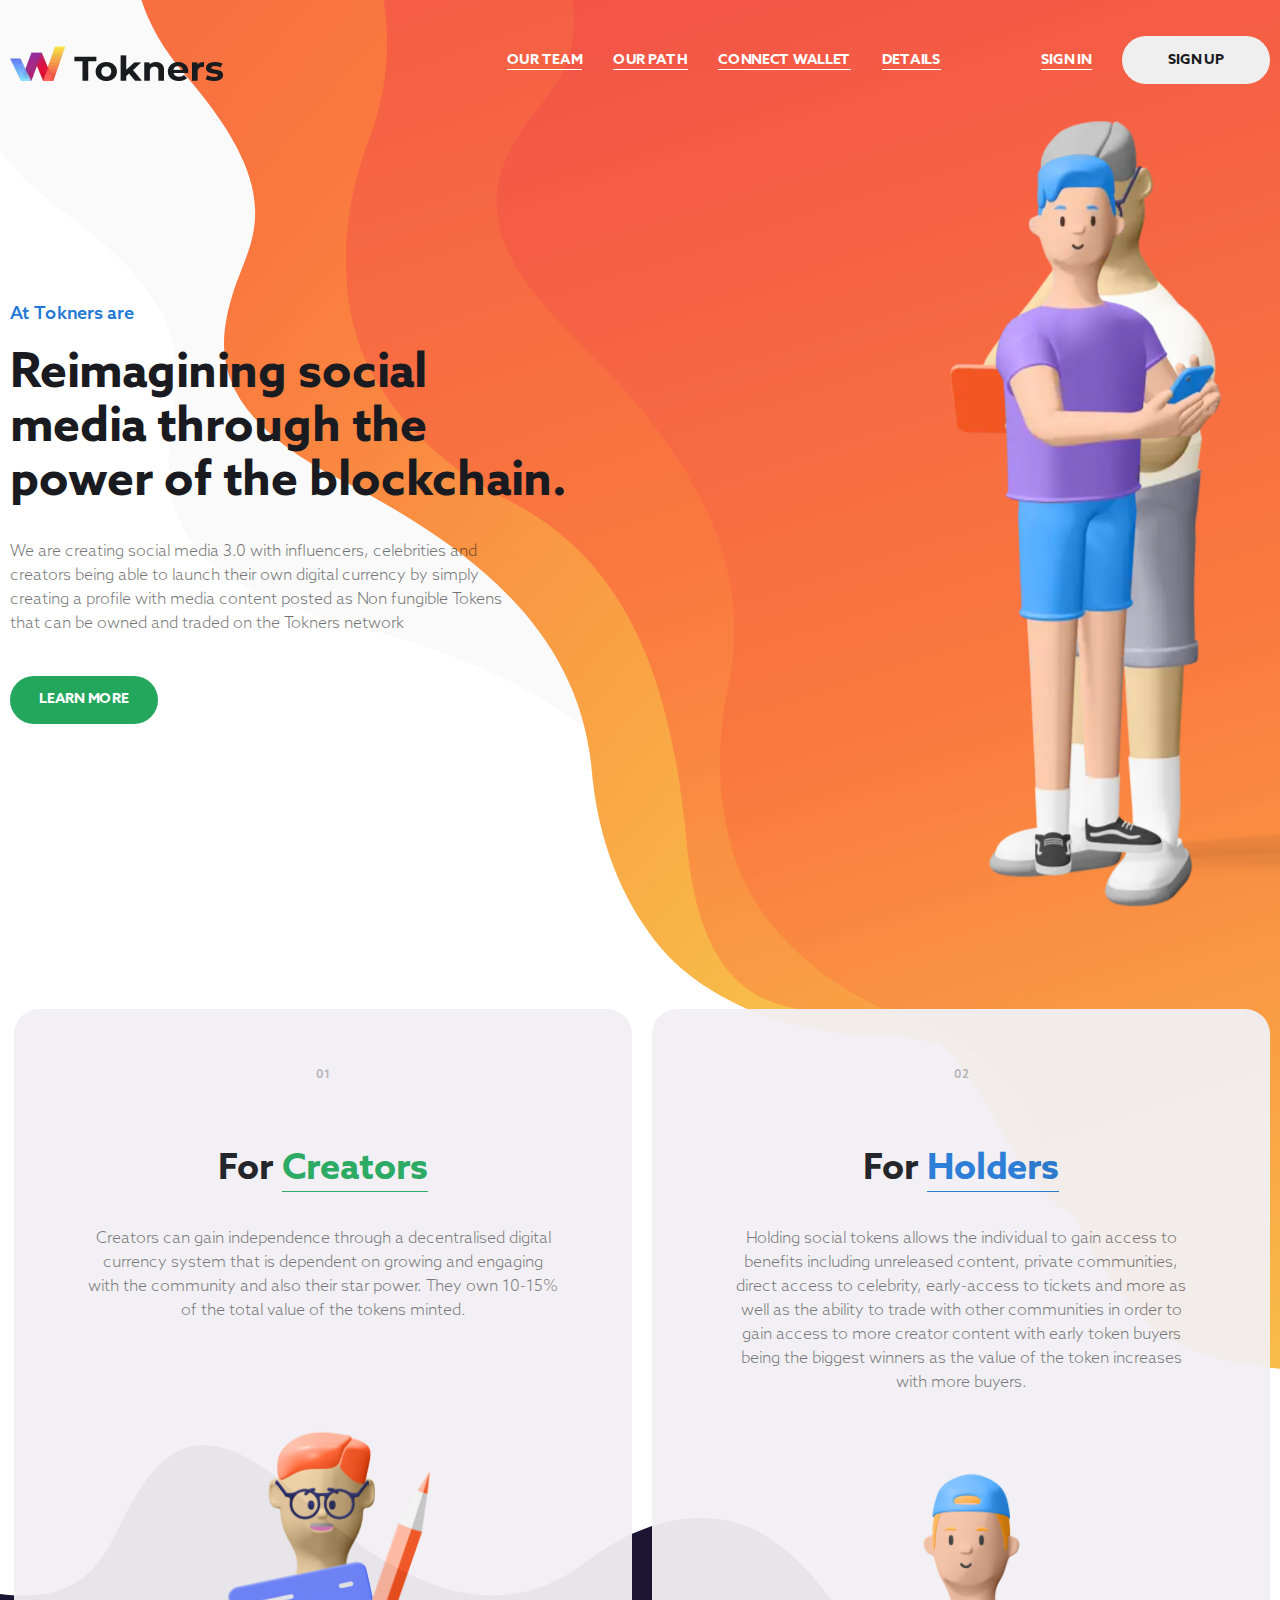
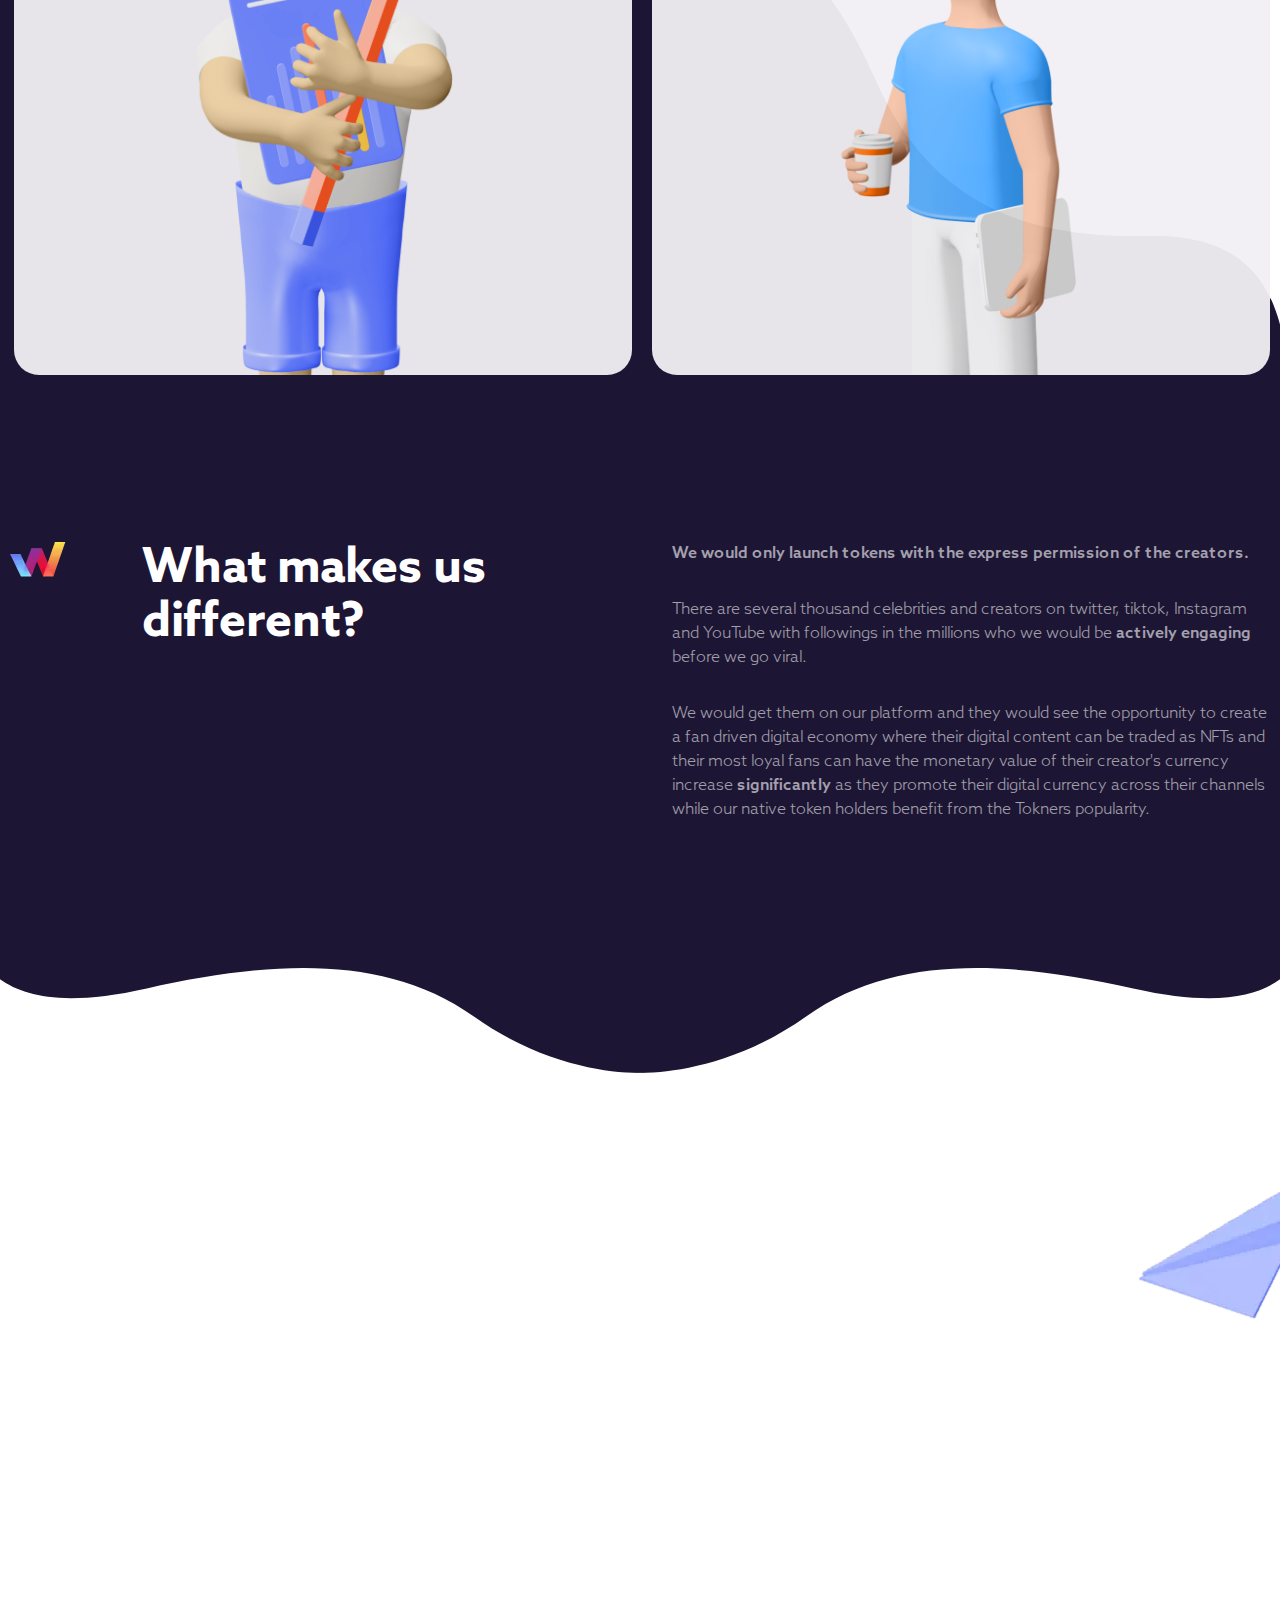
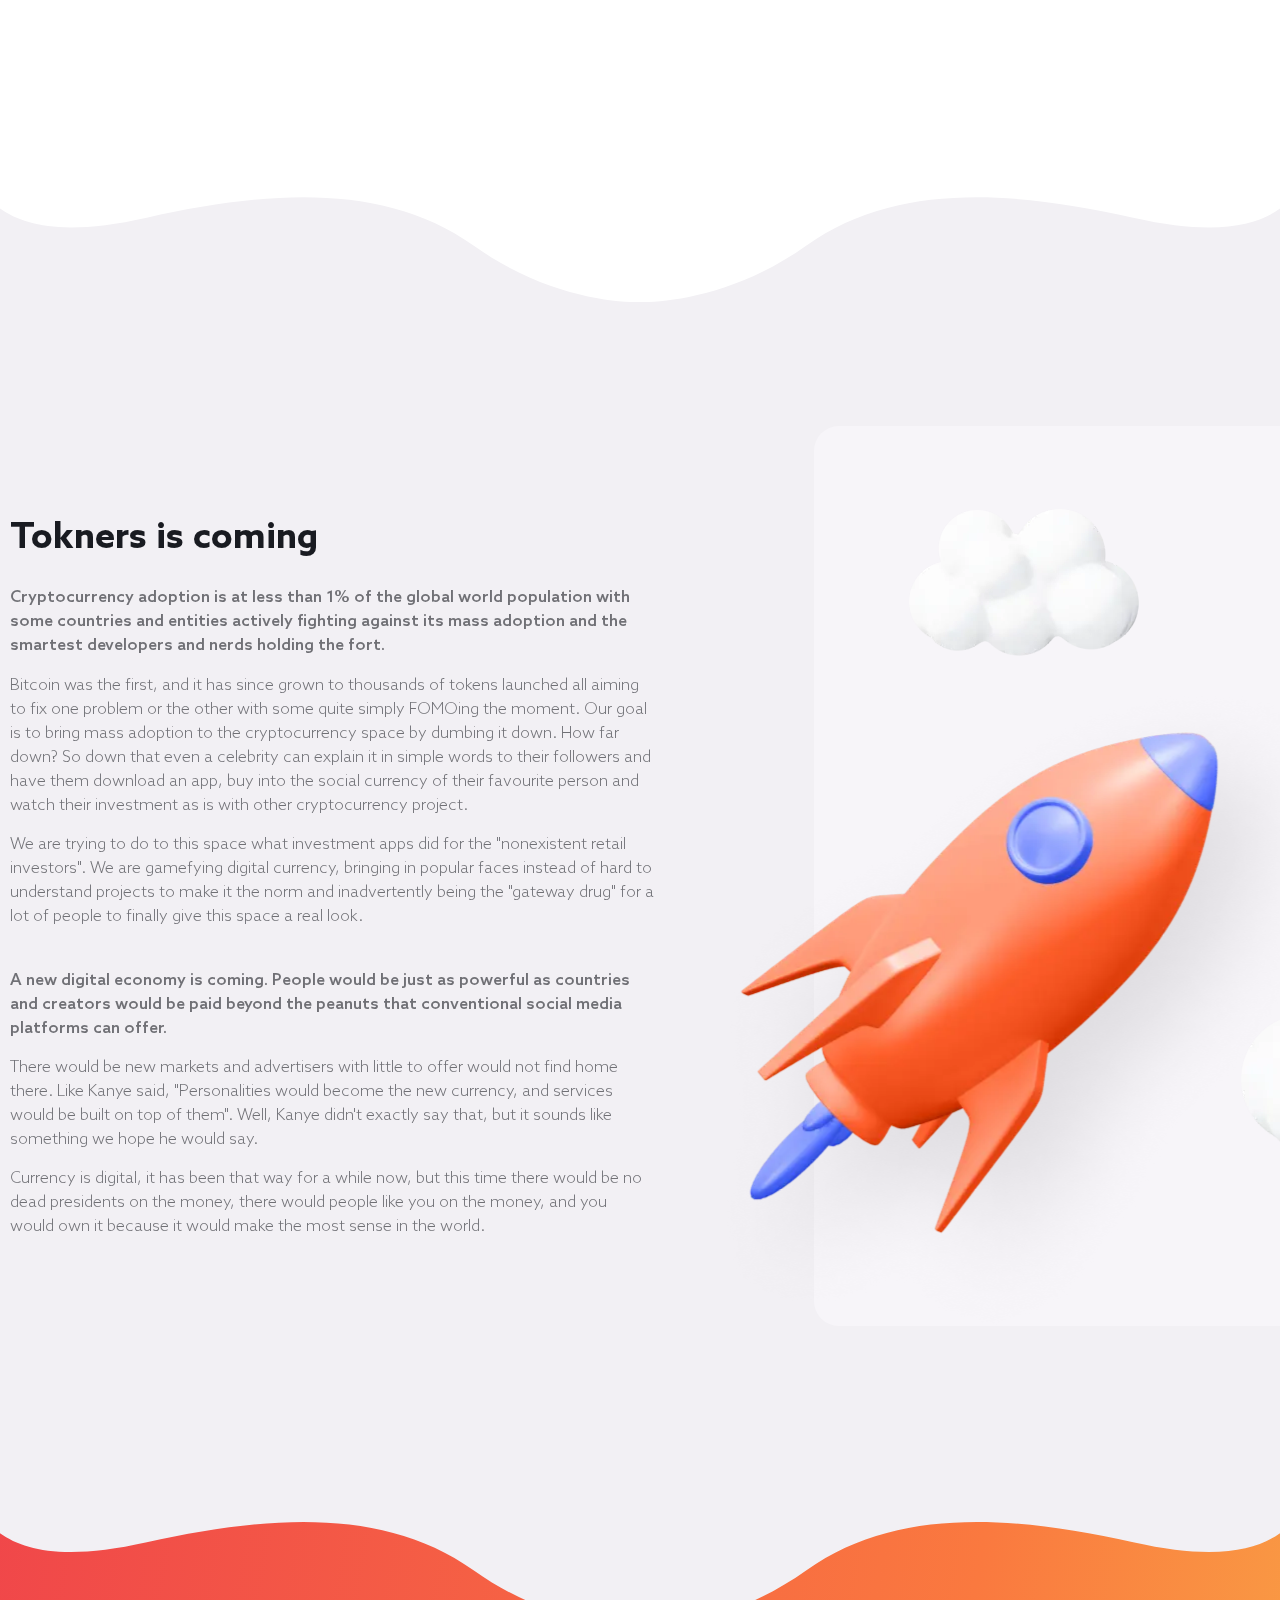
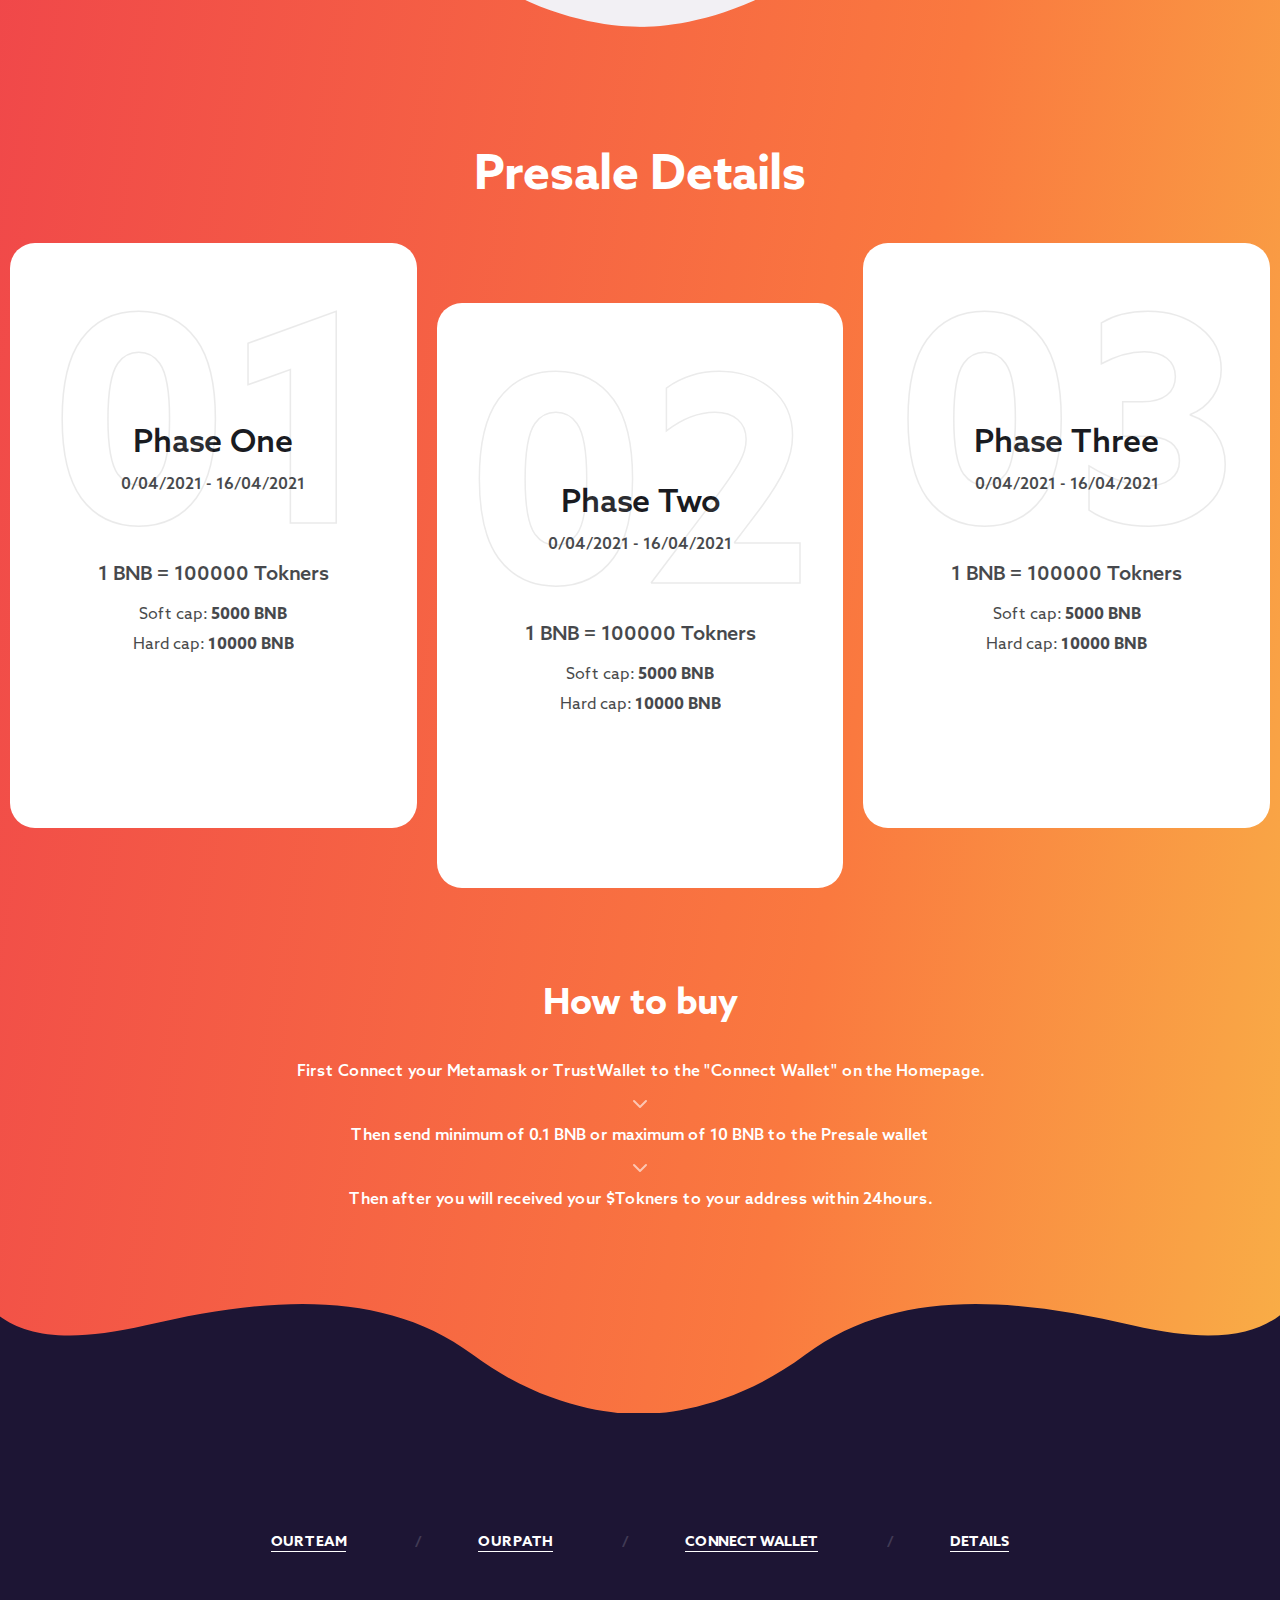
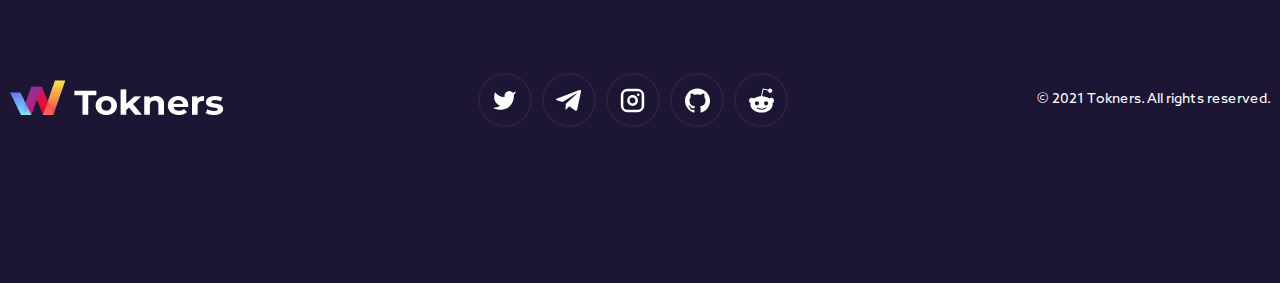
==== index.html @ 480faee2 "Add files via upload" ====
<!DOCTYPE html>
<html lang="en">
<head>
    <meta charset="UTF-8">
    <meta http-equiv="X-UA-Compatible" content="IE=edge">
    <meta name="viewport" content="width=device-width, initial-scale=1.0">
    <meta name="google" content="notranslate">
    <link rel="stylesheet" href="css/main.min.css?_v=20220816161106">
    <title>NFT</title>
</head>
<body>
    <header>
        <div class="container">
            <div class="header">
                <div class="header__logo logo"><picture><source srcset="img/logo-text-black.webp" type="image/webp"><img src="img/logo-text-black.png" alt="Tokners"></picture></div>
                <div class="header__nav">
                    <div class="header__refers" >
                        <a href="#tokners" class="nav-refer">Our team</a>
                        <a href="#path" class="nav-refer">Our path</a>
                        <a href="#crypto-scroll" class="nav-refer">Connect wallet</a>
                        <a href="#details" class="nav-refer">Details</a>
                    </div>
                    <div class="header__login">
                        <a href="#" class="nav-refer">Sign in</a>
                        <button>Sign up</button>
                    </div>
                </div>
                <div class="header__burger"><span></span></div>
                <div class="header-background header-background-1"></div>
                <div class="header-background header-background-2"></div>
                <div class="header-background header-background-3"></div>
                <div class="header-background header-background-4"></div>
            </div>
        </div>

    </header>
    <main>
        <section id="tokners">
            <div class="container">
                <div id="tokners-trigger"></div>
                <div class="tokners">
                    <div class="tokners__information">
                        <div class="tokners__subtitle">At Tokners are</div>
                        <h1>Reimagining social media through the power of the blockchain.</h1>
                        <p class="tokners__text">We are creating social media 3.0 with influencers, celebrities and creators being able to launch
                            their own digital currency by simply creating a profile with media content posted as Non fungible
                            Tokens that can be owned and traded on the Tokners network
                        </p>
                        <button>Learn more</button>
                    </div>
                    <div class="tokners__img">
                        <picture><source srcset="img/tokners-1.webp" type="image/webp"><img src="img/tokners-1.png" alt="person"></picture>
                        <picture><source srcset="img/tokners-2.webp" type="image/webp"><img src="img/tokners-2.png" alt="person"></picture>
                    </div>
                </div>
            </div>
        </section>
        <section id="choice">
            <div class="container">
                <div class="choice">
                <div class="choice__card" style="background-image: url('img/choice-card-1.png');">
                        <h2 class="choice__title">For <span>Creators</span></h2>
                        <p>Creators can gain independence through a decentralised digital currency system that is
                            dependent on growing and engaging with the community and also their star power. They own
                            10-15% of the total value of the tokens minted.
                        </p>
                    </div>
                    <div class="choice__card" style="background-image: url('img/choice-card-2.png');">
                        <h2 class="choice__title">For <span>Holders</span></h2>
                        <p>
                            Holding social tokens allows the individual to gain access to benefits including unreleased
                            content, private communities, direct access to celebrity, early-access to tickets and more as well
                            as the ability to trade with other communities in order to gain access to more creator content with
                            early token buyers being the biggest winners as the value of the token increases with more
                            buyers. 
                        </p>
                    </div>
                </div>
            </div>
            
        </section>
        <section id="differences" class="section-transition">
            <div class="container">
                <div class="differences">
                    <div class="differences__block">
                        <div class="differences__logo"><picture><source srcset="img/logo.webp" type="image/webp"><img src="img/logo.png" alt="logo"></picture></div>
                        <h1 class="differences__title">What makes us different?</h1>
                    </div>
                    <div class="differences__block">
                        <p><b>We would only launch tokens with the express permission of the creators.</b></p>
                        <p>There are several thousand celebrities and creators on twitter, tiktok, Instagram and YouTube with followings in the millions who we would be <b>actively engaging</b> before we go viral. </p>
                        <p>We would get them on our
                            platform and they would see the opportunity to create a fan driven digital economy where their digital content can be traded as NFTs and their most loyal fans can have the monetary value of their creator's currency increase <b>significantly</b> as they promote their digital currency across their channels while our native token holders benefit from the Tokners popularity.</p>
                    </div>
                </div>
            </div>
        </section>
        <section id="path" class="section-transition">
            <div class="container">
                <div id="path-trigger"></div>
                <div class="path">
                    <div class="path__block">
                        <div class="path__quarter">Q1</div>
                        <h2 class="path__year">2021</h2>
                        <ul class="path__list">
                            <li class="path__item">Team set up</li>
                            <li class="path__item">Launch of informational website</li>
                        </ul>
                    </div>
                    <div class="path__block">
                        <div class="path__quarter">Q2</div>
                        <h2 class="path__year">2021</h2>
                        <ul class="path__list">
                            <li class="path__item">Presale and exchange listings</li>
                            <li class="path__item">Blockchain development and launch</li>
                            <li class="path__item">Launch of our MVP</li>
                            <li class="path__item">Influencer agency partnerships</li>
                            <li class="path__item">Marketing and promotion</li>
                        </ul>
                    </div>
                    <div class="path__block">
                        <div class="path__quarter">Q3</div>
                        <h2 class="path__year">2021</h2>
                        <ul class="path__list">
                            <li class="path__item">Celebrity, Creator and Influencer partnerships</li>
                            <li class="path__item">Expansion of creator communities on our platform</li>
                            <li class="path__item">More Marketing and promotion</li>
                        </ul>
                    </div>
                    <div class="path__block">
                        <div class="path__quarter">Q4</div>
                        <h2 class="path__year">2021</h2>
                        <ul class="path__list">
                            <li class="path__item">Mainstream partnerships</li>
                            <li class="path__item">500 active creator communities</li>
                            <li class="path__item">2Million active community members</li>
                            <li class="path__item">More Marketing and promotion</li>
                        </ul>
                    </div>
                </div>
                <div class="path__airplane"><picture><source srcset="img/airplane.webp" type="image/webp"><img src="img/airplane.png" alt="airplane"></picture></div>
            </div>
        </section>
        <section id="crypto" class="section-transition">
            <div class="container">
                <div id="crypto-scroll" class="crypto">
                    <div class="crypto__block">
                        <h2 class="crypto__title">Tokners is coming</h2>
                        <div class="crypto__text">
                            <p><b>
                                Cryptocurrency adoption is at less than 1% of the global world population with some countries and entities actively fighting against its mass adoption and the smartest developers and nerds holding the fort. 
                            </b></p>
                            <p>
                                Bitcoin was the first, and it has since grown to thousands of tokens launched all
                                aiming to fix one problem or the other with some quite simply FOMOing the moment. Our goal is
                                to bring mass adoption to the cryptocurrency space by dumbing it down. How far down? So
                                down that even a celebrity can explain it in simple words to their followers and have them
                                download an app, buy into the social currency of their favourite person and watch their
                                investment as is with other cryptocurrency project.
                            </p>
                            <p>
                                We are trying to do to this space what investment apps did for the "nonexistent retail investors". We are gamefying digital currency, bringing in popular faces instead of hard to understand projects to make it the norm and inadvertently being the "gateway drug" for a lot of people to finally give this space a real look. 
                            </p>
                        </div>
                        <div class="crypto__text">
                            <p>
                                <b>A new digital economy is coming. People would be just as powerful as countries and creators
                                would be paid beyond the peanuts that conventional social media platforms can offer.</b>
                            </p>
                            <p>
                                There
                                would be new markets and advertisers with little to offer would not find home there. Like Kanye
                                said, "Personalities would become the new currency, and services would be built on top of them".
                                Well, Kanye didn't exactly say that, but it sounds like something we hope he would say.
                            </p>
                            <p>
                                Currency is digital, it has been that way for a while now, but this time there would be no dead
                                presidents on the money, there would people like you on the money, and you would own it
                                because it would make the most sense in the world.
                            </p>   
                        </div>
                    </div>
                    <div id="scene" class="crypto__block">
                        <div class="crypto__scene crypto__rocket" data-depth="0.2"></div>
                        <div class="crypto__scene crypto__cloud--small" data-depth="0.06"></div>
                        <div class="crypto__scene crypto__cloud--big" data-depth="0.1"></div>  
                    </div>
                </div>
            </div>
        </section>
        <section id="details" class="section-transition">
            <div class="container">
                <div class="details">
                    <h1 class="details__title">Presale details</h1>
                    <div class="details__cards">
                        <div class="details__card detailsCard">
                            <div class="detailsCard__title">Phase one</div>
                            <div class="detailsCard__date">0/04/2021 - 16/04/2021</div>
                            <div class="detailsCard__price">1 BNB = 100000 Tokners</div>
                            <div class="detailsCard__rest">
                                <div class="detailsCard__cap">
                                    Soft cap: <b>5000 BNB</b>
                                </div>
                                <div class="detailsCard__cap">
                                    Hard cap: <b>10000 BNB</b>
                                </div>
                            </div>
                        </div>
                        <div class="details__card detailsCard">
                            <div class="detailsCard__title">Phase two</div>
                            <div class="detailsCard__date">0/04/2021 - 16/04/2021</div>
                            <div class="detailsCard__price">1 BNB = 100000 Tokners</div>
                            <div class="detailsCard__rest">
                                <div class="detailsCard__cap">
                                    Soft cap: <b>5000 BNB</b>
                                </div>
                                <div class="detailsCard__cap">
                                    Hard cap: <b>10000 BNB</b>
                                </div>
                            </div>
                        </div>
                        <div class="details__card detailsCard">
                            <div class="detailsCard__title">Phase three</div>
                            <div class="detailsCard__date">0/04/2021 - 16/04/2021</div>
                            <div class="detailsCard__price">1 BNB = 100000 Tokners</div>
                            <div class="detailsCard__rest">
                                <div class="detailsCard__cap">
                                    Soft cap: <b>5000 BNB</b>
                                </div>
                                <div class="detailsCard__cap">
                                    Hard cap: <b>10000 BNB</b>
                                </div>
                            </div>
                        </div>
                    </div>
                    <h2 class="details__subtitle">How to buy</h2>
                    <div class="details__step">First Connect your Metamask or TrustWallet to the "Connect Wallet" on the Homepage.</div>
                    <div class="details__step">Then send minimum of 0.1 BNB or maximum of 10 BNB to the Presale wallet</div>
                    <div class="details__step">Then after you will received your $Tokners to your address within 24hours.</div>
                </div>
            </div>
        </section>
    </main>
    <footer>
        <div class="container">
            <div class="footer">
                <div class="footer__refers" >
                    <a href="#tokners" class="nav-refer">Our team</a>
                    <a href="#path" class="nav-refer">Our path</a>
                    <a href="#crypto-scroll" class="nav-refer">Connect wallet</a>
                    <a href="#details" class="nav-refer">Details</a>
                </div>
                <div class="footer__block">
                    <div class="footer__logo"><picture><source srcset="img/logo-text-white.webp" type="image/webp"><img src="img/logo-text-white.png" alt="logo"></picture></div>
                    <div class="footer__socials">
                        <a href="#" class="footer__social"><svg><use href="img/icons/icons.svg#twitter"></use></svg></a>
                        <a href="#" class="footer__social"><svg><use href="img/icons/icons.svg#telegram"></use></svg></a>
                        <a href="#" class="footer__social"><svg><use href="img/icons/icons.svg#instagram"></use></svg></a>
                        <a href="#" class="footer__social"><svg><use href="img/icons/icons.svg#github"></use></svg></a>
                        <a href="#" class="footer__social"><svg><use href="img/icons/icons.svg#reddit"></use></svg></a>
                    </div>
                    <div class="footer__copyright">© 2021 Tokners. All rights reserved.</div>
                </div>
            </div>
        </div>
    </footer>


    
    <div class="svg-sprites" style="position: absolute; top: -1000%; height: 0; width: 0;">
        <svg style="position: absolute; top: -1000%;" width="2626" height="2045" viewBox="0 0 2626 2045" fill="none" xmlns="http://www.w3.org/2000/svg">
            <clipPath id="header-background-1" clipPathUnits="objectBoundingBox">
                <path style="transform: scale(0.0007587253414264037, 0.00072992700729927)" d="M93.1527 883.926C-28.8096 794.786 -4.86781 689.497 22.3484 647.995L396.421 0.0831973L2625.78 1287.2L2251.71 1935.12C2229.37 1979.44 2150.16 2052.82 2011.98 1991.76C1839.26 1915.45 1808.18 1979.43 1754.56 2014.79C1700.95 2050.15 1632.68 2077.06 1516.33 1957.22C1399.99 1837.38 1271.37 1745.57 1113.31 1779.15C986.872 1806.01 901.436 1768 871.824 1750.9C842.211 1733.81 766.573 1678.82 726.618 1555.89C676.675 1402.22 532.851 1336.74 370.895 1295.9C208.939 1255.06 198.107 1182.48 201.922 1118.37C205.738 1054.26 245.605 995.351 93.1527 883.926Z" fill="black"/>
            </clipPath>
        </svg>
        <svg style="position: absolute; top: -1000%;" width="2123" height="2051" viewBox="0 0 2123 2051" fill="none" xmlns="http://www.w3.org/2000/svg">
            <clipPath id="header-background-2" clipPathUnits="objectBoundingBox">
                <path style="transform: scale(0.0008726003490401396, 0.0006983240223463687)" d="M52.0974 690.672C-33.9162 591.093 7.06076 506.436 38.301 476.556L482.886 0.0988799L2122.3 1529.84L1677.71 2006.3C1650.06 2039.53 1568.44 2086.26 1463.15 2007.34C1331.54 1908.68 1292.62 1956.88 1240.18 1976.37C1187.73 1995.86 1124.52 2005.3 1049.3 1880.77C974.071 1756.24 882.931 1653.08 742.21 1650.57C629.634 1648.56 564.587 1599.54 542.811 1579.22C521.034 1558.9 467.632 1497.4 457.845 1385.23C445.611 1245.02 336.403 1161.23 206.972 1094.79C77.5404 1028.35 82.587 964.638 98.405 910.975C114.223 857.313 159.615 815.146 52.0974 690.672Z"/>
            </clipPath>
        </svg>
        <svg style="position: absolute; top: -1000%;" width="1593" height="2337" viewBox="0 0 1593 2337" fill="none" xmlns="http://www.w3.org/2000/svg">
            <clipPath id="header-background-3" clipPathUnits="objectBoundingBox">
                <path style="transform: scale(0.0009363295880149813, 0.0008071025020177562)" d="M93.088 434.619C58.9439 307.542 132.661 249.133 173.787 235.813L781.342 0.135126L1592.27 2090.63L984.717 2326.31C945.366 2344.21 851.544 2350.79 791.062 2233.93C715.46 2087.85 659.444 2114.32 603.746 2109.06C548.049 2103.81 487.023 2084.81 473.444 1939.96C459.865 1795.11 422.66 1662.58 297.038 1599.12C196.54 1548.35 159.289 1475.92 148.517 1448.15C137.745 1420.38 116.406 1341.77 156.377 1236.51C206.341 1104.94 144.445 981.988 56.7904 865.872C-30.8638 749.755 1.39054 694.577 38.973 653.135C76.5554 611.693 135.768 593.465 93.088 434.619Z"/>     
            </clipPath>
        </svg>
        <svg style="position: absolute; top: -1000%;" width="1782" height="2137" viewBox="0 0 1782 2137" fill="none" xmlns="http://www.w3.org/2000/svg">
            <clipPath id="header-background-4" clipPathUnits="objectBoundingBox">
                <path style="transform: scale(0.0005611672278338945, 0.0004679457182966776) rotate(0deg)"  d="M46.8408 534.767C-6.33841 414.408 57.5774 345.411 96.1827 325.958L660.541 0.125519L1781.68 1941.99L1617.32 2117.82C1581.17 2141.53 1489.46 2162.38 1411.81 2056.15C1314.76 1923.35 1263.45 1958.08 1207.6 1961.4C1151.76 1964.73 762.339 2055.45 652.968 1954.22C546.197 1855.4 560.356 1697.88 426.505 1654.37C319.424 1619.57 271.532 1553.69 256.64 1527.89C241.748 1502.1 208.637 1427.68 232.038 1317.55C261.289 1179.88 181.315 1067.84 76.9317 966.498C-27.4516 865.154 -4.01627 805.693 26.7852 758.99C57.5868 712.287 113.315 685.216 46.8408 534.767Z" fill="black"/>
            </clipPath>

        </svg>
        <svg style="position: absolute; top: -1000%;" width="1920" height="928" viewBox="0 0 2313 1115" fill="none" xmlns="http://www.w3.org/2000/svg">
            <clipPath id="choice-card" clipPathUnits="objectBoundingBox">
                <path style="transform: scale(0.00040112314480545525, 0.0010787486515641855) translateX(0%);" d="M2097.45 718.077C2238.32 772.614 2242.45 880.511 2226.9 927.643L2033.27 912.291L-19.9984 912.291L-259.625 261.38C-249.523 212.789 -192.002 121.409 -42.7306 144.618C143.859 173.629 157.32 103.788 199.958 55.7536C242.596 7.71962 301.571 -35.9369 444.97 49.7042C588.37 135.345 736.371 190.741 880.346 117.397C995.526 58.7212 1087.89 73.327 1120.92 82.1769C1153.95 91.0269 1241.24 124.56 1311.65 232.964C1399.66 368.47 1555.53 394.496 1722.54 392.029C1889.55 389.561 1918.8 456.856 1931.7 519.774C1944.61 582.692 1921.35 649.907 2097.45 718.077Z" fill="#1D1534"/>
            </clipPath>
        </svg>
        <svg width="2003" height="678" viewBox="0 0 2003 678" fill="none" xmlns="http://www.w3.org/2000/svg">
            <clipPath id="section-transition" clipPathUnits="objectBoundingBox">
                <path d="M139.611 465.042C22.7623 455.489 -2.06365 394.719 0.129454 365.529L0.129454 0L2002.87 0V365.529C2005.06 394.719 1980.24 455.489 1863.39 465.042C1717.33 476.983 1721.28 518.779 1698.91 552.614C1676.54 586.448 1641.01 620.282 1516 593.414C1391 566.545 1268.62 557.589 1175.19 621.278C1100.45 672.228 1028.1 678 1001.5 678C974.898 678 902.547 672.228 827.806 621.278C734.38 557.589 612.005 566.545 486.998 593.414C361.991 620.282 326.463 586.448 304.093 552.614C281.724 518.779 285.671 476.983 139.611 465.042Z"/>
            </clipPath>
        </svg>
        <svg width="1920" height="1708" viewBox="0 0 1920 1708" xmlns="http://www.w3.org/2000/svg">
            <clipPath id="details-background" clipPathUnits="objectBoundingBox">
                <path d="M98.6108 1495.04C-18.2377 1485.49 -43.0636 1424.72 -40.8705 1395.53L-40.8705 0L1961.87 0V1395.53C1964.06 1424.72 1939.24 1485.49 1822.39 1495.04C1676.33 1506.98 1680.28 1548.78 1657.91 1582.61C1635.54 1616.45 1600.01 1650.28 1475 1623.41C1350 1596.55 1227.62 1587.59 1134.19 1651.28C1059.45 1702.23 987.102 1708 960.5 1708C933.898 1708 861.547 1702.23 786.806 1651.28C693.38 1587.59 571.005 1596.55 445.998 1623.41C320.991 1650.28 285.463 1616.45 263.093 1582.61C240.724 1548.78 244.671 1506.98 98.6108 1495.04Z"/>
            </clipPath>
        </svg>
    </div>     
    <script src="js/main.min.js?_v=20220816161106"></script>
    
</body>
</html>
---- css/main.min.css ----
ul{padding:0;margin:0;list-style:none}html{line-height:1.15;-webkit-text-size-adjust:100%;height:100%;overflow-x:hidden}body{margin:0;overflow:hidden;min-height:100%}main{display:block}hr{-webkit-box-sizing:content-box;box-sizing:content-box;height:0;overflow:visible}pre{font-family:monospace,monospace;font-size:1em}a{background-color:transparent;color:inherit;text-decoration:none}abbr[title]{border-bottom:none;text-decoration:underline;-webkit-text-decoration:underline dotted;text-decoration:underline dotted}b,strong{font-weight:bolder}code,kbd,samp{font-family:monospace,monospace;font-size:1em}small{font-size:80%}sub,sup{font-size:75%;line-height:0;position:relative;vertical-align:baseline}sub{bottom:-.25em}sup{top:-.5em}img{border-style:none}button,input,optgroup,select,textarea{font-family:inherit;font-size:100%;line-height:1.15;margin:0;outline:0;border:none}button,input{overflow:visible}button,select{text-transform:none}[type=button],[type=reset],[type=submit],button{-webkit-appearance:button}[type=button]::-moz-focus-inner,[type=reset]::-moz-focus-inner,[type=submit]::-moz-focus-inner,button::-moz-focus-inner{border-style:none;padding:0}[type=button]:-moz-focusring,[type=reset]:-moz-focusring,[type=submit]:-moz-focusring,button:-moz-focusring{outline:1px dotted ButtonText}fieldset{padding:.35em .75em .625em}legend{-webkit-box-sizing:border-box;box-sizing:border-box;color:inherit;display:table;max-width:100%;padding:0;white-space:normal}progress{vertical-align:baseline}textarea{overflow:auto}[type=checkbox],[type=radio]{-webkit-box-sizing:border-box;box-sizing:border-box;padding:0}[type=number]::-webkit-inner-spin-button,[type=number]::-webkit-outer-spin-button{height:auto}[type=search]{-webkit-appearance:textfield;outline-offset:-2px}[type=search]::-webkit-search-decoration{-webkit-appearance:none}::-webkit-file-upload-button{-webkit-appearance:button;font:inherit}details{display:block}summary{display:list-item}template{display:none}[hidden]{display:none}h1,h2,h3,h4,h5,h6,p{margin:0}@font-face{font-family:AzoSans;font-display:swap;src:url(../fonts/AzoSans-Bold.woff2) format("woff2"),url(../fonts/AzoSans-Bold.woff) format("woff");font-weight:700;font-style:normal}@font-face{font-family:AzoSans;font-display:swap;src:url(../fonts/AzoSans-Light.woff2) format("woff2"),url(../fonts/AzoSans-Light.woff) format("woff");font-weight:300;font-style:normal}@font-face{font-family:AzoSans;font-display:swap;src:url(../fonts/AzoSans-Regular.woff2) format("woff2"),url(../fonts/AzoSans-Regular.woff) format("woff");font-weight:400;font-style:normal}@font-face{font-family:AzoSans;font-display:swap;src:url(../fonts/AzoSans-Medium.woff2) format("woff2"),url(../fonts/AzoSans-Medium.woff) format("woff");font-weight:500;font-style:normal}body.blocked,html.blocked{overflow:hidden}body{display:-webkit-box;display:-ms-flexbox;display:flex;-webkit-box-orient:vertical;-webkit-box-direction:normal;-ms-flex-direction:column;flex-direction:column;font-family:AzoSans;font-weight:500;font-size:16px}.section-transition{position:relative;margin-bottom:260px}.section-transition:after{content:"";position:absolute;bottom:0;left:50%;-webkit-transform:translate(-50%,37%);-ms-transform:translate(-50%,37%);transform:translate(-50%,37%);z-index:-1;width:104.3vw;min-width:1920px;height:678px;-webkit-clip-path:url(#section-transition);clip-path:url(#section-transition)}div,footer,header,main,section{-webkit-box-sizing:border-box;box-sizing:border-box}.container{max-width:100em;padding:0 10px;margin:0 auto}.logo{width:13.69em;height:2.19em}.logo img{width:100%;height:100%}.nav-refer{font-weight:700;color:#fff;border-bottom:1px solid #fff;text-transform:uppercase;letter-spacing:-.02em;font-size:.88em;line-height:1.21}button{border-radius:3.71em;font-weight:700;font-size:.88em;color:#191b21;letter-spacing:-.02em;padding:0 1.79em;line-height:1.21;text-transform:uppercase;min-height:3.43em;cursor:pointer;width:10.5em;-webkit-transition:.5s all;-o-transition:.5s all;transition:.5s all;-webkit-box-sizing:border-box;box-sizing:border-box}button:hover{background-color:rgba(0,0,0,.6)!important;color:#fff!important}button:active{border:1px solid #fff!important}h1{font-size:3em;line-height:1.13;color:#191b21}h2{font-size:2.25em;line-height:1.5;color:#191b21}p{font-weight:300;color:#191b21;opacity:.6;line-height:1.5}p b{font-weight:500}header{position:relative}header .container .header-background{position:absolute;top:-2.81em;right:0;top:0}header .container .header-background-1{background:#000;opacity:.02;-webkit-clip-path:url(#header-background-1);clip-path:url(#header-background-1);z-index:-4;width:136.77vw;min-width:2626px;height:2045px;-webkit-transform:translate(50%,-33%);-ms-transform:translate(50%,-33%);transform:translate(50%,-33%)}header .container .header-background-2{-webkit-clip-path:url(#header-background-2);clip-path:url(#header-background-2);z-index:-3;background:-o-linear-gradient(319.06deg,#ed374d -32.81%,#fa793f 22.95%,#f7f651 77.57%);background:linear-gradient(130.94deg,#ed374d -32.81%,#fa793f 22.95%,#f7f651 77.57%);width:110.57vw;min-width:2123px;height:2051px;-webkit-transform:translate(46%,-30%);-ms-transform:translate(46%,-30%);transform:translate(46%,-30%)}header .container .header-background-3{width:82.96vw;min-width:1593px;min-height:2337px;z-index:-2;-webkit-transform:translate(33%,-47%);-ms-transform:translate(33%,-47%);transform:translate(33%,-47%);-webkit-clip-path:url(#header-background-3);clip-path:url(#header-background-3);background:-o-linear-gradient(288.93deg,#ed374d 7.54%,#fa793f 63.44%,#f7f651 118.19%);background:linear-gradient(161.07deg,#ed374d 7.54%,#fa793f 63.44%,#f7f651 118.19%)}header .container .header-background-4{width:92.81vw;min-width:1782px;min-height:2137px;z-index:-1;-webkit-transform:translate(56%,-29.5%);-ms-transform:translate(56%,-29.5%);transform:translate(56%,-29.5%);-webkit-clip-path:url(#header-background-4);clip-path:url(#header-background-4);background:-o-linear-gradient(287.9deg,#ed374d .91%,#fa793f 54.73%,#f7f651 107.44%);background:linear-gradient(162.1deg,#ed374d .91%,#fa793f 54.73%,#f7f651 107.44%)}.header{display:-webkit-box;display:-ms-flexbox;display:flex;-webkit-box-pack:justify;-ms-flex-pack:justify;justify-content:space-between;padding-top:2.25em}.header__logo{margin-top:.63em}.header__nav{display:-webkit-box;display:-ms-flexbox;display:flex;-webkit-box-align:center;-ms-flex-align:center;align-items:center}.header__nav .nav-refer{margin-right:1.88em}.header__refers{min-width:26.88em;margin-right:6.25em}.header__refers .nav-refer:last-child{margin-right:0}.header__burger{display:none;cursor:pointer}header .container{max-width:116.56em}.tokners{display:-webkit-box;display:-ms-flexbox;display:flex;margin-top:3.06em;-webkit-box-pack:justify;-ms-flex-pack:justify;justify-content:space-between;-webkit-box-align:center;-ms-flex-align:center;align-items:center;position:relative}.tokners.reveal .tokners__information{opacity:1;-webkit-transform:translate(0);-ms-transform:translate(0);transform:translate(0)}.tokners.reveal .tokners__img{opacity:1;top:0}.tokners__information{-webkit-box-flex:0;-ms-flex:0 0 560px;flex:0 0 560px;margin-right:3.13em;margin-bottom:2.19em;-webkit-transform:translate(-100%);-ms-transform:translate(-100%);transform:translate(-100%);opacity:0;-webkit-transition:.5s all;-o-transition:.5s all;transition:.5s all}.tokners__subtitle{font-size:1.13em;line-height:3;color:#2278d5;margin-bottom:.3em}.tokners__text{margin:1.88em 0 2.5em;max-width:31.94em}.tokners__img{-webkit-box-flex:0;-ms-flex:0 1 931px;flex:0 1 931px;position:relative;height:780px;-webkit-transform:translate(30.5%,-1.5%);-ms-transform:translate(30.5%,-1.5%);transform:translate(30.5%,-1.5%);pointer-events:none;top:-12.5em;opacity:0;-webkit-transition:1s all;-o-transition:1s all;transition:1s all}.tokners__img img{position:absolute;top:0;left:0;z-index:1}.tokners__img img:last-child{z-index:0;left:20%}.tokners button{background:#22a75d;color:#fff}#choice{position:relative;overflow:hidden}.choice{display:-webkit-box;display:-ms-flexbox;display:flex;-webkit-box-pack:center;-ms-flex-pack:center;justify-content:center;counter-reset:choice-card-number;margin:5em 0 0 -1em;width:calc(100% + 1em);height:calc(100% + 1em);-ms-flex-wrap:wrap;flex-wrap:wrap}.choice:before{content:"";z-index:-1;width:129.8vw;min-height:926px;height:926px;top:50%;left:0;-webkit-transform:translateX(0);-ms-transform:translateX(0);transform:translateX(0);position:absolute;background:#1d1534;-webkit-clip-path:url(#choice-card);clip-path:url(#choice-card);background-position:center}.choice:after{content:"";top:50%;-webkit-transform:translateY(850px);-ms-transform:translateY(850px);transform:translateY(850px);background:#1d1534;height:100%;z-index:-1;position:absolute;left:0;width:100%}.choice__card{-webkit-box-flex:0;-ms-flex:0 1 calc(50% - 1.25em);flex:0 1 calc(50% - 1.25em);background:#f2f0f4;max-width:777px;border-radius:25px;opacity:.95;position:relative;padding:8.38em 4.5em 580px;min-height:58.13em;background-position:50% 100%;background-repeat:no-repeat;background-size:auto 560px;margin:1em 0 0 1.25em;z-index:1;overflow:hidden}.choice__card:before{counter-increment:choice-card-number;content:counter(choice-card-number);position:absolute;top:5em;color:#191b21;opacity:.3;font-size:.75em;left:50%;-webkit-transform:translateX(-50%);-ms-transform:translateX(-50%);transform:translateX(-50%)}.choice__card:nth-child(-n+9):before{content:"0" counter(choice-card-number)}.choice__card:first-child .choice__title span{color:#22a75d;border-bottom:1px solid #22a75d}.choice__card:last-child .choice__title span{color:#2278d4;border-bottom:1px solid #2278d4}.choice__title{margin-bottom:.83em;text-align:center}.choice p{text-align:center}#differences{background:#1d1534;margin-top:-5px}#differences:after{background:#1d1534}.differences{display:-webkit-box;display:-ms-flexbox;display:flex;padding-top:10.75em}.differences h1,.differences p{color:#fff}.differences__block{max-width:37.38em}.differences__block:first-child{display:-webkit-box;display:-ms-flexbox;display:flex;min-width:30em;margin-right:4.69em}.differences__logo{margin-right:4.81em;width:3.44em;height:2.13em}.differences p{margin-top:2em}.differences p:first-child{margin-top:0}#path{background:#fff;padding-top:9.75em}#path:after{background-color:#fff;-webkit-transform:translate(-50%,40%);-ms-transform:translate(-50%,40%);transform:translate(-50%,40%);z-index:1}#path .container{position:relative;z-index:2}.path{display:-webkit-box;display:-ms-flexbox;display:flex;-webkit-box-pack:justify;-ms-flex-pack:justify;justify-content:space-between;position:relative;z-index:1;-webkit-transform-origin:left center;-ms-transform-origin:left center;transform-origin:left center;-webkit-transform:scale(0);-ms-transform:scale(0);transform:scale(0);-webkit-transition:1s all;-o-transition:1s all;transition:1s all}.path.reveal{-webkit-transform:scale(1);-ms-transform:scale(1);transform:scale(1)}.path:before{content:"";width:81%;height:3.75em;position:absolute;top:4.75em;left:0;background:url(../img/path-line.svg) 0 0/100% 100% no-repeat}.path__block{-webkit-box-flex:0;-ms-flex:0 1 24%;flex:0 1 24%;counter-reset:path;position:relative}.path__block:after{content:"";width:1.5em;height:1.5em;position:absolute;right:33%;top:31px;background:url(../img/narrow-next.svg) 0 0/100% 100% no-repeat}.path__block:last-child:after{display:none}.path__quarter{font-weight:700;font-size:1em;color:#22a75d}.path__list{max-width:21.56em;margin:7.19em 1em 0 0}.path__item{position:relative;font-size:1.13em;color:rgba(25,27,33,.7019607843);font-weight:400;padding:0 0 0 1.94em;margin-top:15px}.path__item:first-child{margin-top:0}.path__item:before{content:counter(path);counter-increment:path;position:absolute;left:0;top:0;color:#2278d4;font-size:.67em;line-height:1.67em;font-weight:700}.path__item:nth-child(-n+9):before{content:"0" counter(path)}.path__airplane{position:absolute;right:-84px;top:-114px;width:257px;height:155px;z-index:0}#crypto{background:#f2f0f4;padding-top:370px;margin-top:-235px;padding-bottom:50px}#crypto:after{background:#f2f0f4;z-index:-1}.crypto{display:-webkit-box;display:-ms-flexbox;display:flex;position:relative}.crypto__block:first-child{-webkit-box-flex:0;-ms-flex:0 0 40.25em;flex:0 0 40.25em;margin-top:5.4em;position:relative;z-index:2}.crypto__block:last-child{position:relative;-webkit-box-flex:0;-ms-flex:0 0 60.75em;flex:0 0 60.75em;height:56.25em}.crypto__block:last-child::before{content:"";background:#f7f5f9;border-radius:1.56em;height:100%;width:48.56em;position:absolute;top:0;left:160px;z-index:0}.no-webp .crypto__rocket{background:url(../img/rocket.png) -58% 690%/87.72% 97.66% no-repeat}.crypto__scene{width:calc(100% + 30px);z-index:2;position:relative;margin-right:-30px;padding-right:30px;height:100%}.no-webp .crypto__cloud--small{background:url(../img/cloud.png) 33% 11%/22.95% 16.33% no-repeat}.no-webp .crypto__cloud--big{background:url(../img/cloud-big.png) 93% 76%/37.02% 26.33% no-repeat}.crypto__text{margin-top:2.5em}.crypto__text p{margin-top:.94em}.crypto__text p:first-child{margin-top:0}.crypto__text:nth-child(2){margin-top:1.25em}#details{padding:113px 0 204px;margin-bottom:0}#details::before{content:"";position:absolute;top:0;left:0;width:100%;height:100%;background:#1d1534;z-index:-3}#details:after{-webkit-clip-path:url(#details-background);clip-path:url(#details-background);min-height:1708px;height:130%;bottom:0;-webkit-transform:translate(-48%,0);-ms-transform:translate(-48%,0);transform:translate(-48%,0);z-index:-2;background:-o-linear-gradient(350.68deg,#ed374d .56%,#fa793f 59.52%,#f7f651 117.27%);background:linear-gradient(99.32deg,#ed374d .56%,#fa793f 59.52%,#f7f651 117.27%)}.details__title{color:#fff;text-align:center;margin:0 0 .83em;text-transform:capitalize}.details__cards{position:relative;counter-reset:detailsCard;display:-webkit-box;display:-ms-flexbox;display:flex}.no-webp .details__cards:before{background:url(../img/cards-1.png) 0 0/100% no-repeat}.details__cards:before{content:"";width:15.56em;height:27.63em;position:absolute;left:23%;z-index:1;top:43%}.no-webp .details__cards:after{background:url(../img/cards-2.png) 0 0/100% no-repeat}.details__cards:after{content:"";width:16.25em;height:28.19em;position:absolute;top:43%;z-index:1;left:59%}.details__subtitle{margin:4.17em 0 .83em 0;color:#fff;text-align:center}.details__step{color:#fff;text-align:center;line-height:1.25;margin-bottom:2.75em;position:relative}.details__step:last-child{margin-bottom:0}.details__step:last-child:after{display:none}.details__step:after{content:"";background:url(../img/narrow-next-white.svg) 0 0/100% 100% no-repeat;position:absolute;top:calc(100% + .63em);left:50%;width:1.5em;height:1.5em;-webkit-transform:translateX(-50%);-ms-transform:translateX(-50%);transform:translateX(-50%)}.detailsCard{color:#191b21;width:100%;max-width:31.94em;min-height:36.56em;background:#fff;border-radius:1.56em;position:relative;display:-webkit-box;display:-ms-flexbox;display:flex;-webkit-box-orient:vertical;-webkit-box-direction:normal;-ms-flex-direction:column;flex-direction:column;-webkit-box-pack:center;-ms-flex-pack:center;justify-content:center;-webkit-box-align:center;-ms-flex-align:center;align-items:center;padding:3.13em 7em;text-align:center;overflow:hidden}.detailsCard:nth-child(2){margin:0 1.25em;-webkit-transform:translateY(3.75em);-ms-transform:translateY(3.75em);transform:translateY(3.75em)}.detailsCard:before{counter-increment:detailsCard;content:counter(detailsCard);font-weight:700;font-size:18em;line-height:1;opacity:.08;color:#fff;-webkit-text-stroke:1.5px #000;position:absolute;top:.2em;left:50%;-webkit-transform:translateX(-50%);-ms-transform:translateX(-50%);transform:translateX(-50%);pointer-events:none}.detailsCard:nth-child(-n+9):before{content:"0" counter(detailsCard)}.detailsCard__title{font-size:2em;line-height:1.69em;text-transform:capitalize;margin:0 0 .13em 0}.detailsCard__date{opacity:.8;line-height:1.25}.detailsCard__price{font-size:1.25em;opacity:.8;margin-top:3.5em;line-height:1}.detailsCard__rest{margin-top:1.25em}.detailsCard__cap{line-height:1.25;opacity:.8;font-weight:400;margin-top:.63em}.detailsCard__cap:first-child{margin-top:0}footer{margin-top:-1px;padding-top:1px;background:#1d1534}.footer{padding:7.5em 0 9.75em;display:-webkit-box;display:-ms-flexbox;display:flex;-webkit-box-orient:vertical;-webkit-box-direction:normal;-ms-flex-direction:column;flex-direction:column;-webkit-box-align:center;-ms-flex-align:center;align-items:center}.footer__refers{-ms-flex-wrap:wrap;flex-wrap:wrap;display:-webkit-box;display:-ms-flexbox;display:flex}.footer__refers .nav-refer{margin-right:9.38em;position:relative}.footer__refers .nav-refer:last-child{margin-right:0}.footer__refers .nav-refer:last-child:after{display:none}.footer__refers .nav-refer:after{content:"/";top:0;right:-5.38em;color:#fff;position:absolute;opacity:.16;font-weight:700}.footer__block{display:-webkit-box;display:-ms-flexbox;display:flex;width:100%;-webkit-box-pack:justify;-ms-flex-pack:justify;justify-content:space-between;margin-top:7.56em;-webkit-box-align:center;-ms-flex-align:center;align-items:center}.footer__socials{display:-webkit-box;display:-ms-flexbox;display:flex;margin:0 1em}.footer__social{display:-webkit-box;display:-ms-flexbox;display:flex;margin-right:.63em;-webkit-box-pack:center;-ms-flex-pack:center;justify-content:center;-webkit-box-align:center;-ms-flex-align:center;align-items:center;width:3.13em;border:.13em solid rgba(255,255,255,.05);border-radius:50%;height:3.13em}.footer__social:last-child{margin-right:0}.footer__social svg{width:50%;height:50%}.footer__copyright{font-size:.88em;font-weight:400;text-align:right;line-height:1.57;color:#fff}@media screen and (max-width:1440px){.details__cards:after,.details__cards:before{display:none}.detailsCard{padding:3.13em 1em}}@media screen and (max-width:1250px){.differences__block:first-child{margin-right:2.5em;font-size:12px}}@media screen and (max-width:1215px){.tokners__img img:last-child{left:0;-webkit-transform:translateX(20%);-ms-transform:translateX(20%);transform:translateX(20%)}}@media screen and (max-width:1100px){.header__logo{margin-top:0}.header__nav{position:absolute;top:0;-webkit-transform:translateX(-100%);-ms-transform:translateX(-100%);transform:translateX(-100%);-webkit-transition:.5s all;-o-transition:.5s all;transition:.5s all;z-index:10;left:0;background:-o-linear-gradient(335deg,#ed374d 7.54%,#fa793f 63.44%,#f7f651 118.19%);background:linear-gradient(115deg,#ed374d 7.54%,#fa793f 63.44%,#f7f651 118.19%);height:100vh;-webkit-box-orient:vertical;-webkit-box-direction:normal;-ms-flex-direction:column;flex-direction:column;overflow:auto;width:250px;padding:0 10px;-webkit-box-pack:start;-ms-flex-pack:start;justify-content:flex-start;-webkit-box-align:start;-ms-flex-align:start;align-items:flex-start}.header__nav .nav-refer{display:block;margin:3em 0 0 0;border-bottom:none;margin-right:0}.header__nav .header__refers{min-width:auto;margin-right:0}.header__nav .header__login{display:-webkit-box;display:-ms-flexbox;display:flex;-webkit-box-orient:vertical;-webkit-box-direction:normal;-ms-flex-direction:column;flex-direction:column;width:100%}.header__nav .header__login button{display:block;margin:2em auto .5em}.header__nav.active{-webkit-transform:translateX(0);-ms-transform:translateX(0);transform:translateX(0)}.header__burger{display:block;width:2.5em;height:1.75em;position:relative;z-index:11}.header__burger span,.header__burger:after,.header__burger:before{width:100%;height:.13em;background-color:#fff;position:absolute;left:0;top:0;-webkit-transition:.3s top .3s,.3s -webkit-transform 0s;transition:.3s top .3s,.3s -webkit-transform 0s;-o-transition:.3s top .3s,.3s transform 0s;transition:.3s top .3s,.3s transform 0s;transition:.3s top .3s,.3s transform 0s,.3s -webkit-transform 0s}.header__burger::after{content:"";top:100%}.header__burger:before{content:"";top:50%;-webkit-transition:.3s -webkit-transform .3s;transition:.3s -webkit-transform .3s;-o-transition:.3s transform .3s;transition:.3s transform .3s;transition:.3s transform .3s,.3s -webkit-transform .3s}.header__burger.active span{top:50%;-webkit-transform:rotate(45deg);-ms-transform:rotate(45deg);transform:rotate(45deg);-webkit-transition:.3s top 0s,.3s -webkit-transform .3s;transition:.3s top 0s,.3s -webkit-transform .3s;-o-transition:.3s top 0s,.3s transform .3s;transition:.3s top 0s,.3s transform .3s;transition:.3s top 0s,.3s transform .3s,.3s -webkit-transform .3s}.header__burger.active:after{top:50%;-webkit-transform:rotate(-45deg);-ms-transform:rotate(-45deg);transform:rotate(-45deg);-webkit-transition:.3s top 0s,.3s -webkit-transform .3s;transition:.3s top 0s,.3s -webkit-transform .3s;-o-transition:.3s top 0s,.3s transform .3s;transition:.3s top 0s,.3s transform .3s;transition:.3s top 0s,.3s transform .3s,.3s -webkit-transform .3s}.header__burger.active:before{-webkit-transform:scale(0);-ms-transform:scale(0);transform:scale(0)}}@media screen and (max-width:1000px){.choice:before{top:30%}.choice:after{top:30%}.choice__card{min-height:31.25em;padding:3.75em 2em 300px;background-size:auto 300px;-webkit-box-flex:0;-ms-flex:0 1 31.25em;flex:0 1 31.25em;max-width:31.25em;opacity:1}.choice__card:before{top:3em}.path{-ms-flex-wrap:wrap;flex-wrap:wrap;-webkit-box-pack:center;-ms-flex-pack:center;justify-content:center;margin:-3em 0 0 -2em;width:calc(100% + 2em);height:calc(100% + 3em)}.path:before{display:none}.path__block{-webkit-box-flex:0;-ms-flex:0 1 341px;flex:0 1 341px;margin:3em 0 0 2em}.path__block::after{display:none}.path__list{margin:1em 0 0 0}.path__airplane{right:0}.crypto{-webkit-box-pack:center;-ms-flex-pack:center;justify-content:center}.crypto__block:first-child{-webkit-box-flex:0;-ms-flex:0 1 40.25em;flex:0 1 40.25em}.crypto__block:last-child{position:absolute;z-index:0;top:0;right:0;width:25em;height:22.5em;-webkit-transform:translate(0,-46%);-ms-transform:translate(0,-46%);transform:translate(0,-46%)}.crypto__block:last-child::before{display:none}.crypto__text p{opacity:1;text-align:justify}.details__cards{-webkit-box-orient:vertical;-webkit-box-direction:normal;-ms-flex-direction:column;flex-direction:column;-webkit-box-align:center;-ms-flex-align:center;align-items:center}.details__subtitle{margin-top:1em}.detailsCard:nth-child(2){-webkit-transform:translateY(0);-ms-transform:translateY(0);transform:translateY(0);margin:1.25em 0}}@media screen and (max-width:850px){.footer__block{-webkit-box-orient:vertical;-webkit-box-direction:normal;-ms-flex-direction:column;flex-direction:column;-webkit-box-pack:start;-ms-flex-pack:start;justify-content:flex-start}.footer__socials{margin:2em 0}}@media screen and (max-width:800px){.differences{-webkit-box-orient:vertical;-webkit-box-direction:normal;-ms-flex-direction:column;flex-direction:column;-webkit-box-align:center;-ms-flex-align:center;align-items:center;padding-top:3.5em}.differences__block:first-child{margin-right:0;margin-bottom:2em;min-width:auto;-webkit-box-orient:vertical;-webkit-box-direction:normal;-ms-flex-direction:column;flex-direction:column}.differences__logo{margin:0 auto 2em}.differences p{text-align:justify}.differences__title{text-align:center}.footer__refers{-webkit-box-orient:vertical;-webkit-box-direction:normal;-ms-flex-direction:column;flex-direction:column}.footer__refers .nav-refer{margin-right:0;border-bottom:0;margin-top:2em;font-size:1.5em;text-align:center}.footer__refers .nav-refer:after{display:none}}@media screen and (max-width:650px){.tokners__information{-ms-flex-negative:1;flex-shrink:1;margin-right:0}.tokners__information p{opacity:1}.tokners__img{position:absolute;z-index:-1;-webkit-transform:translate(0,0);-ms-transform:translate(0,0);transform:translate(0,0);left:22%;top:58%}.choice{margin-top:25em}}@media screen and (max-width:500px){h1{font-size:2.38em}}@media screen and (max-width:390px){.choice__card{padding:3.75em 1em 100px}.choice__card:after{content:"";position:absolute;top:0;left:0;width:100%;height:100%;z-index:-1;-webkit-backdrop-filter:blur(2px);backdrop-filter:blur(2px)}.choice__card p{opacity:1}}.webp .crypto__rocket{background:url(../img/rocket.webp) -58% 690%/87.72% 97.66% no-repeat}.webp .crypto__cloud--small{background:url(../img/cloud.webp) 33% 11%/22.95% 16.33% no-repeat}.webp .crypto__cloud--big{background:url(../img/cloud-big.webp) 93% 76%/37.02% 26.33% no-repeat}.webp .details__cards:before{background:url(../img/cards-1.webp) 0 0/100% no-repeat}.webp .details__cards:after{background:url(../img/cards-2.webp) 0 0/100% no-repeat}
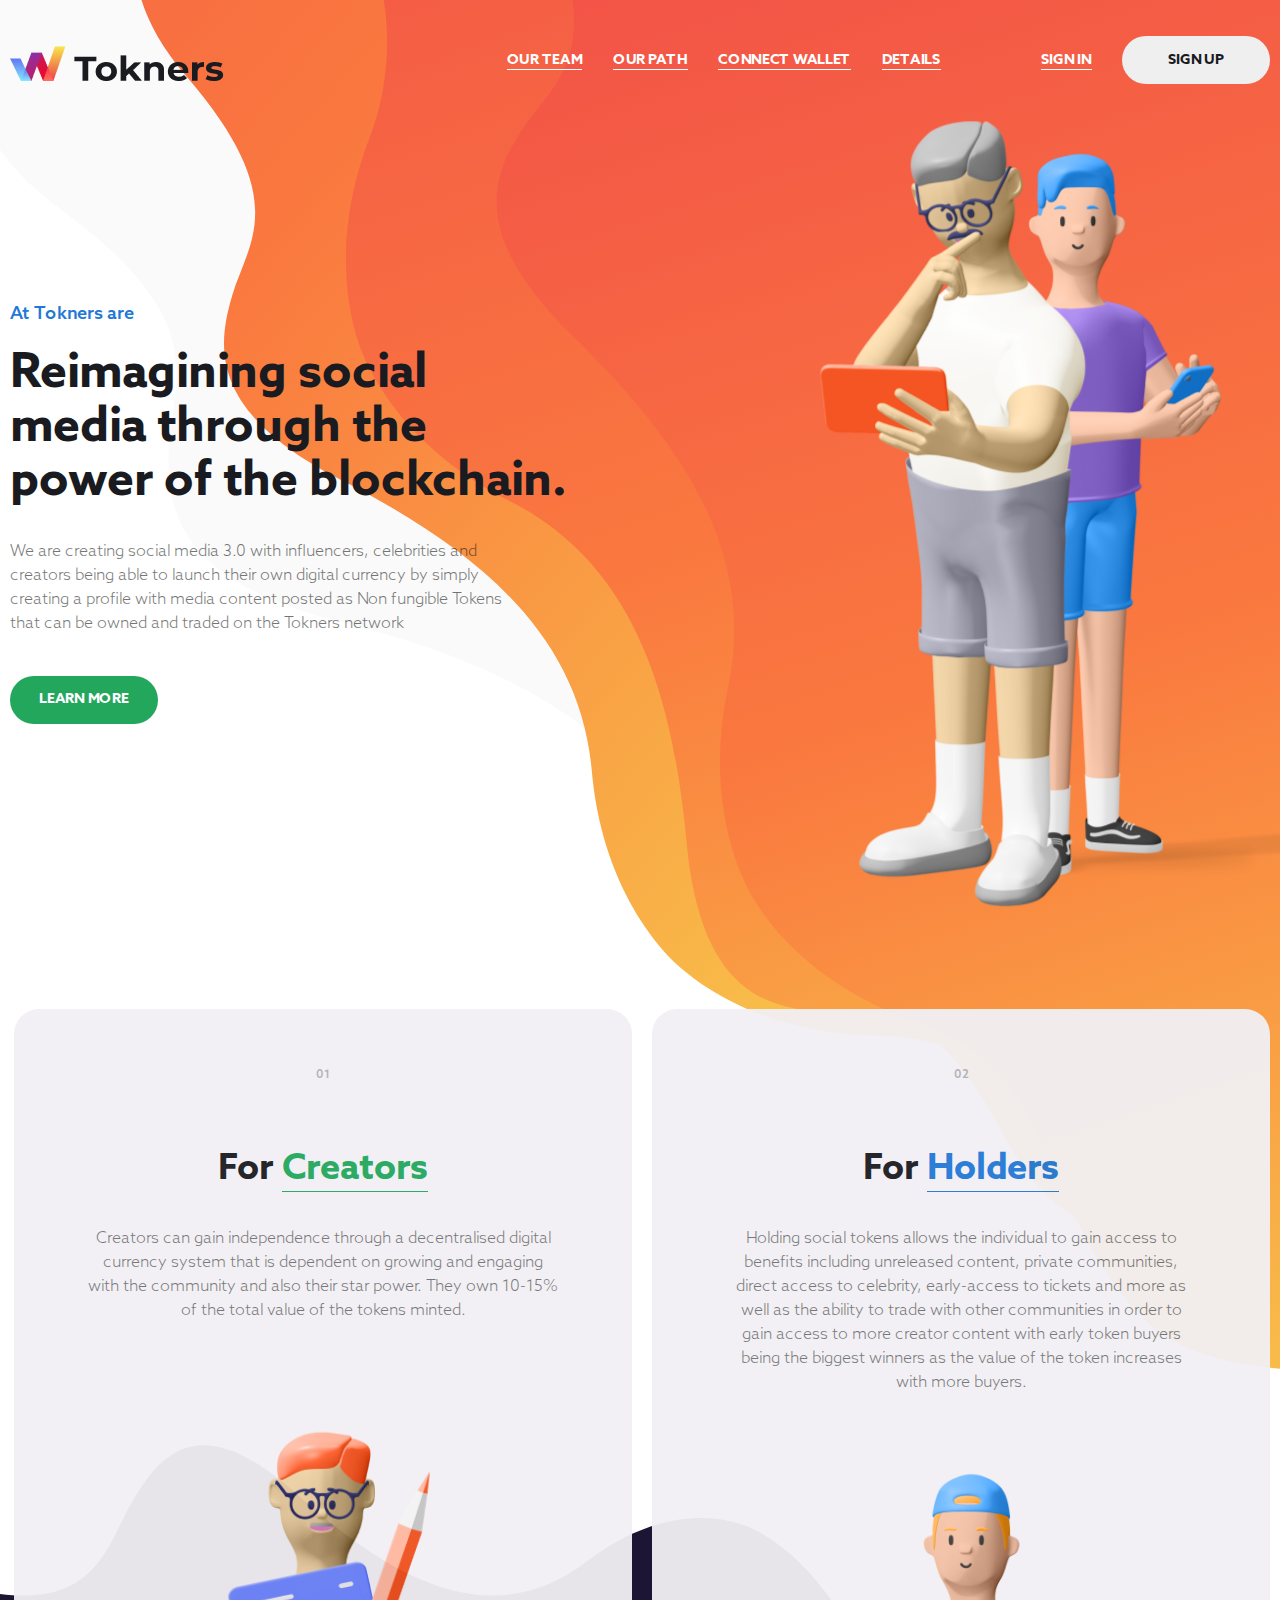
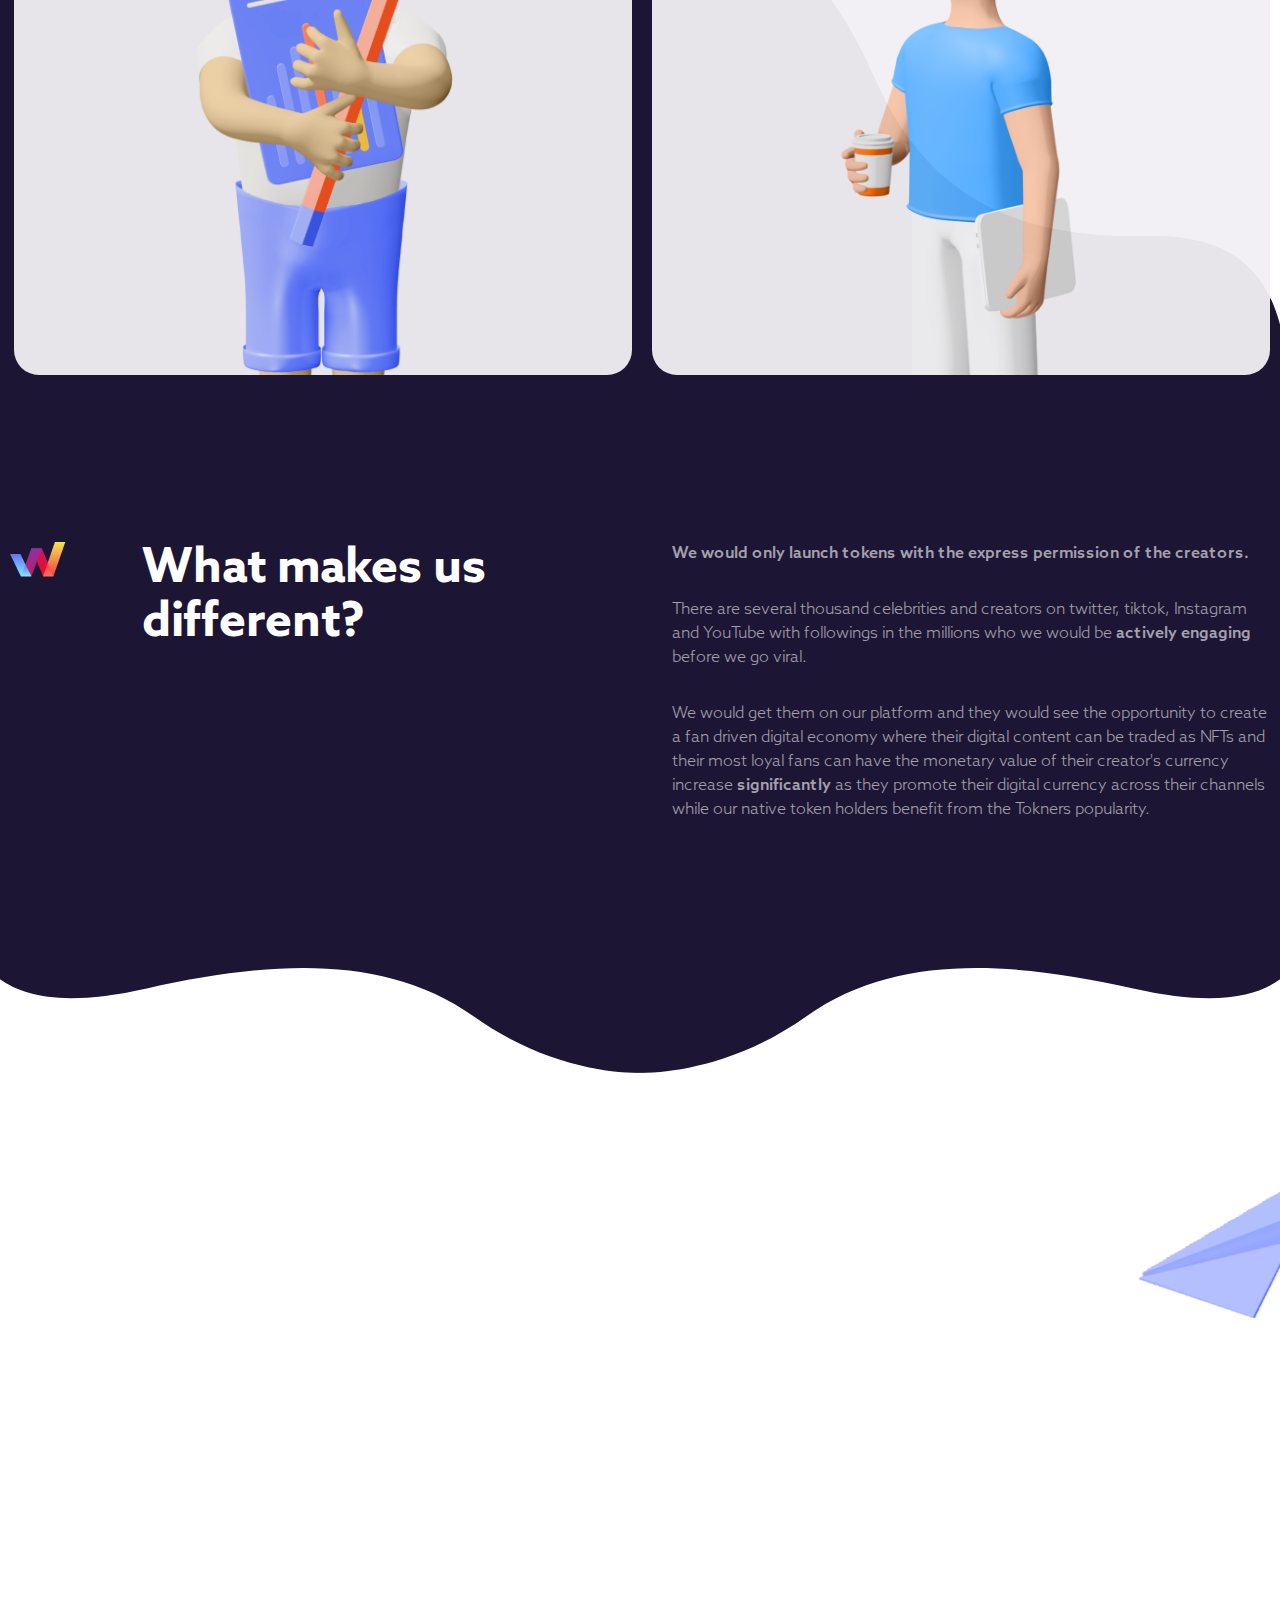
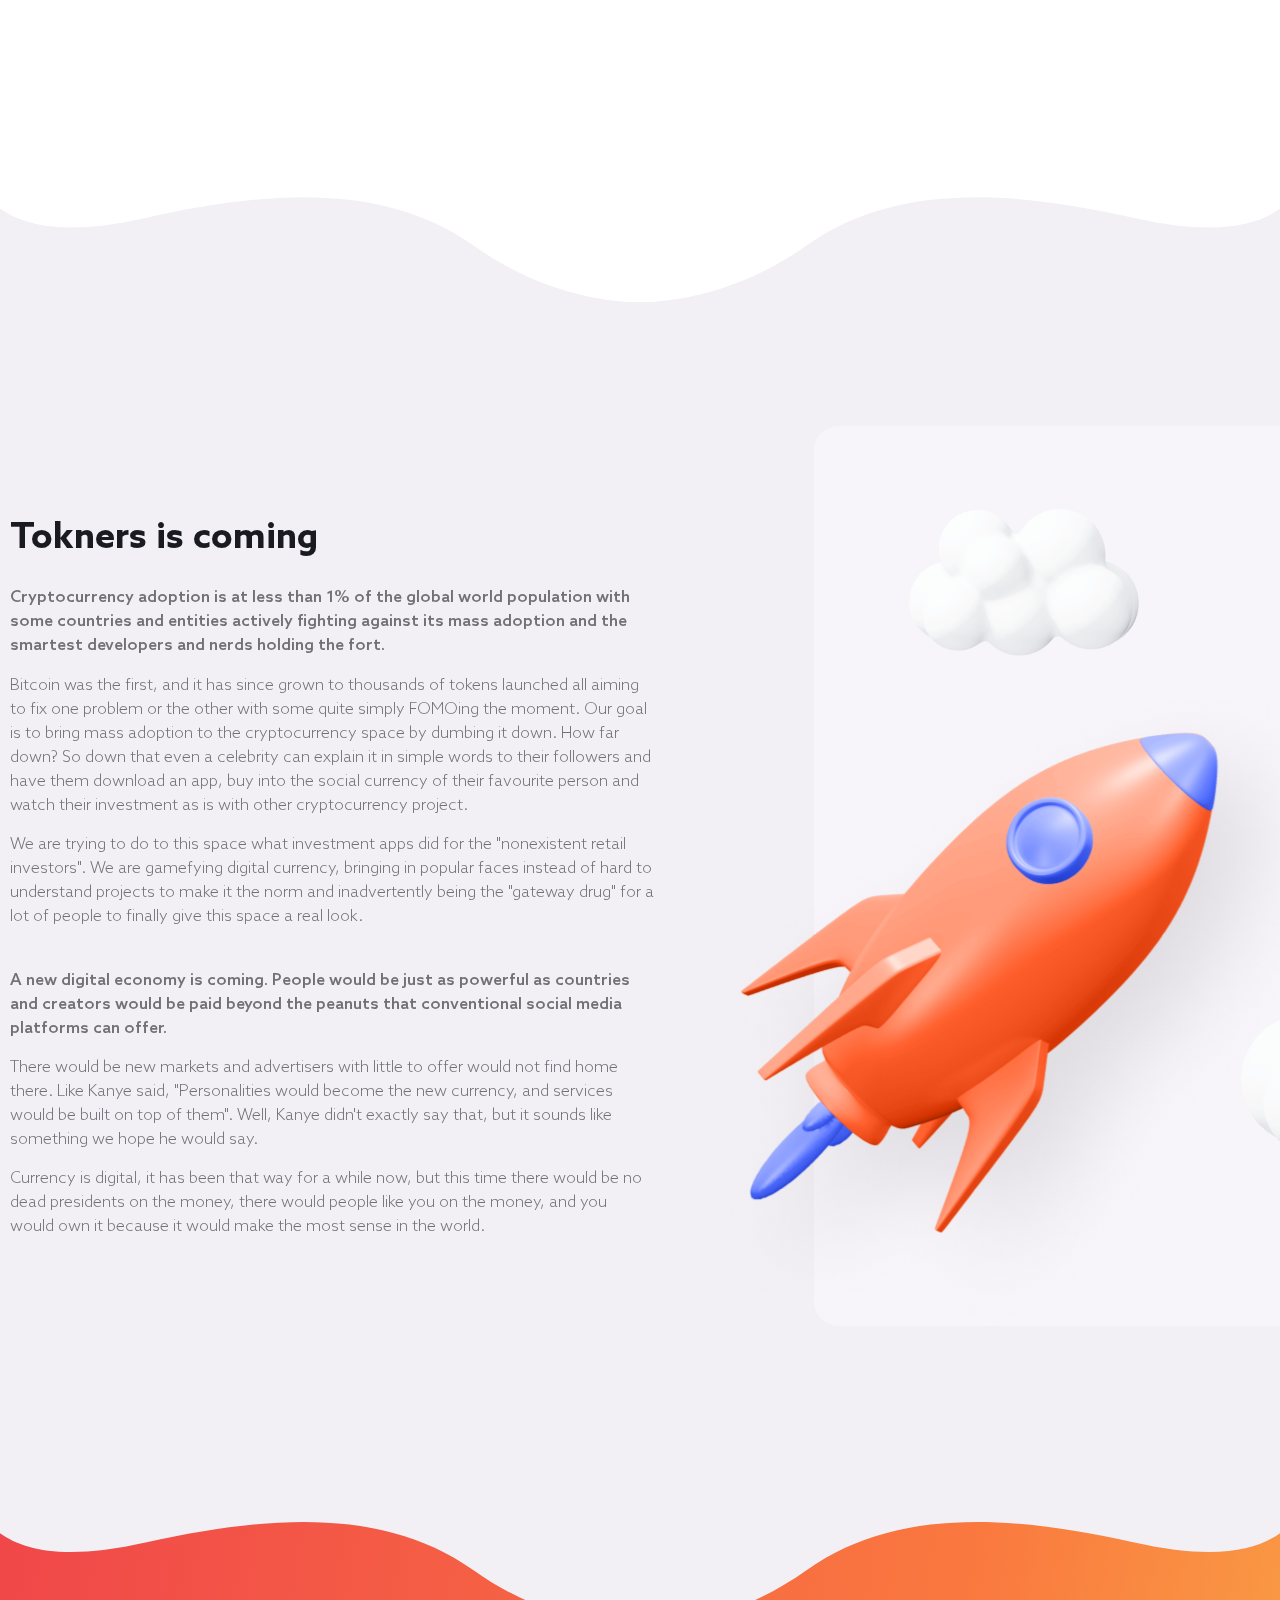
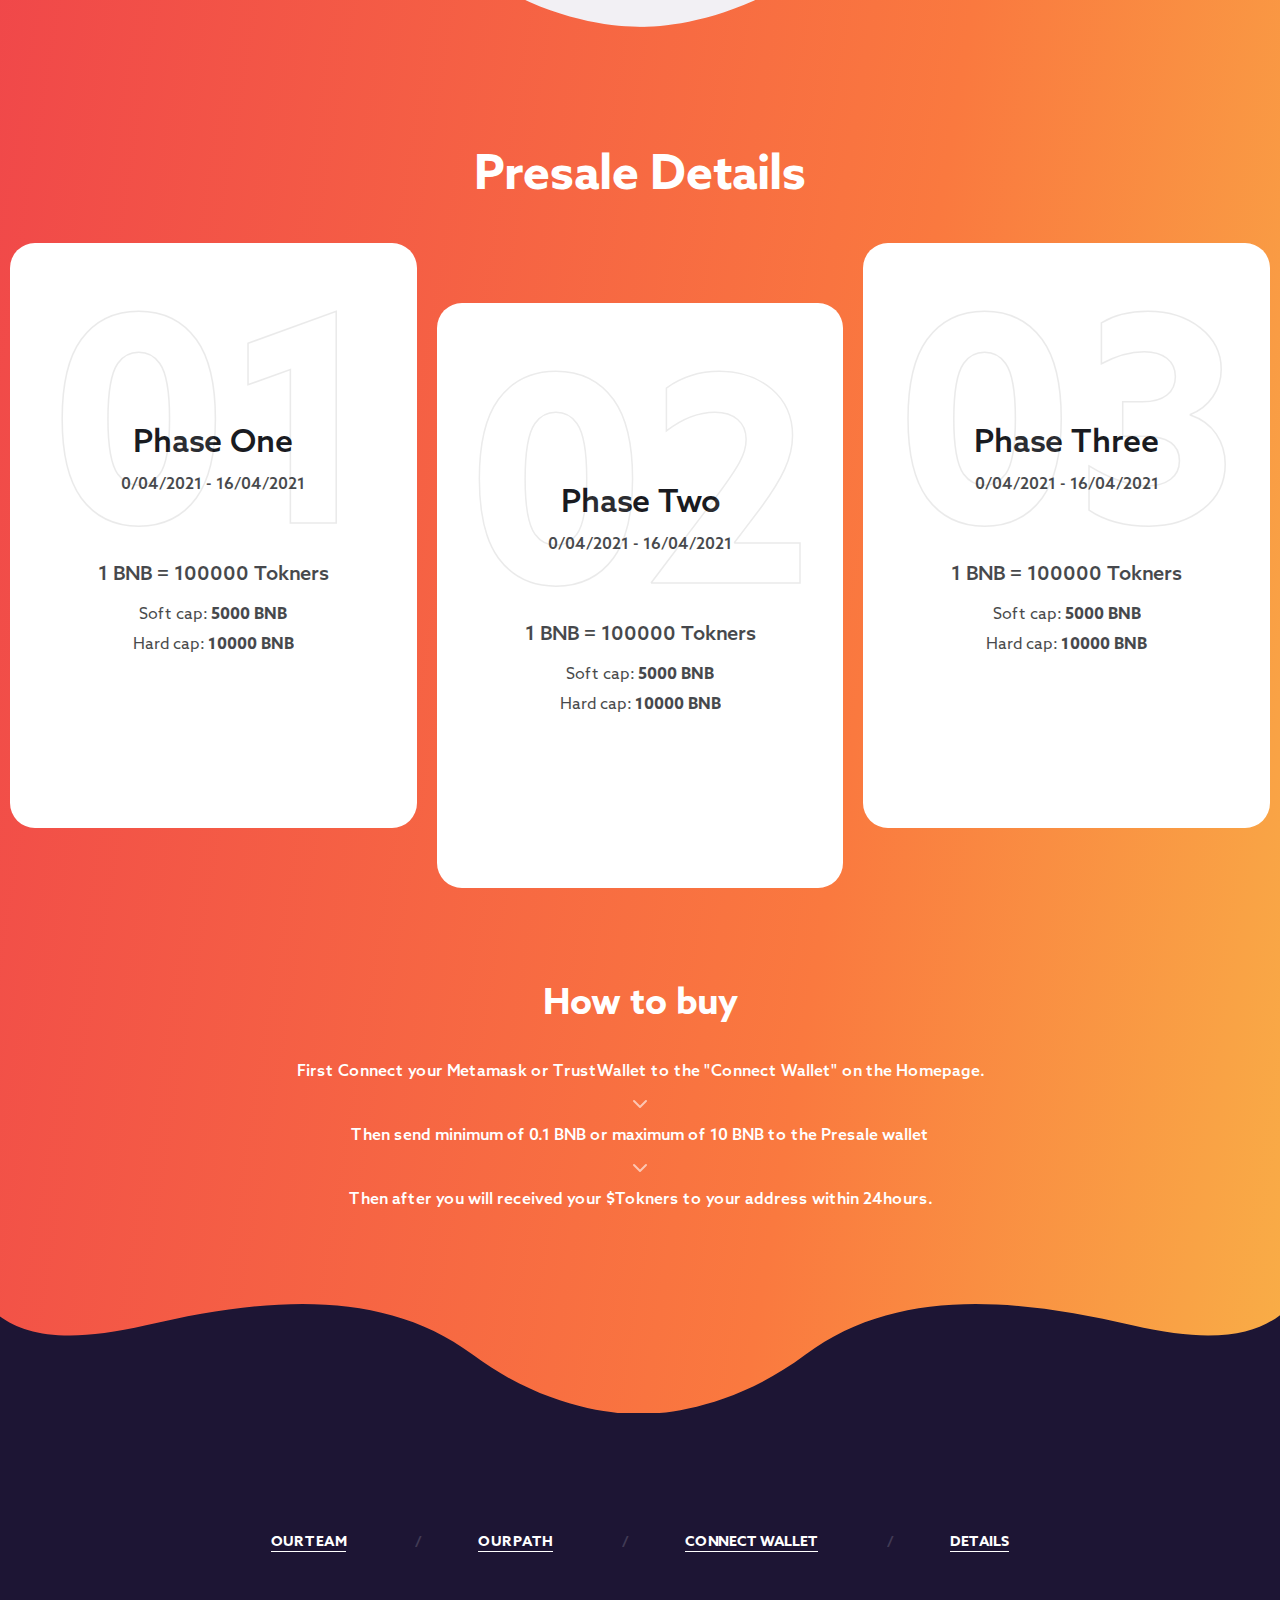
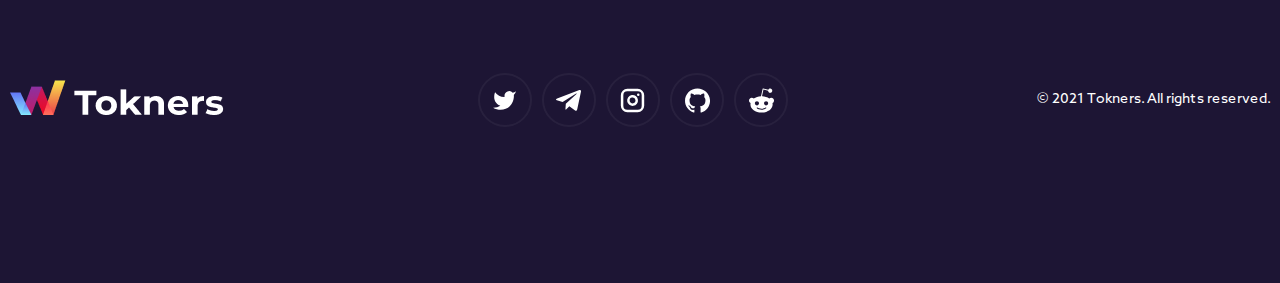
==== commit 8c9466ab: "Add files via upload" ====
--- a/index.html
+++ b/index.html
@@ -5,14 +5,14 @@
     <meta http-equiv="X-UA-Compatible" content="IE=edge">
     <meta name="viewport" content="width=device-width, initial-scale=1.0">
     <meta name="google" content="notranslate">
-    <link rel="stylesheet" href="css/main.min.css?_v=20220816161106">
+    <link rel="stylesheet" href="css/main.min.css?_v=20220816163257">
     <title>NFT</title>
 </head>
 <body>
     <header>
         <div class="container">
             <div class="header">
-                <div class="header__logo logo"><picture><source srcset="img/logo-text-black.webp" type="image/webp"><img src="img/logo-text-black.png" alt="Tokners"></picture></div>
+                <div class="header__logo logo"><img src="img/logo-text-black.png" alt="Tokners"></div>
                 <div class="header__nav">
                     <div class="header__refers" >
                         <a href="#tokners" class="nav-refer">Our team</a>
@@ -49,8 +49,8 @@
                         <button>Learn more</button>
                     </div>
                     <div class="tokners__img">
-                        <picture><source srcset="img/tokners-1.webp" type="image/webp"><img src="img/tokners-1.png" alt="person"></picture>
-                        <picture><source srcset="img/tokners-2.webp" type="image/webp"><img src="img/tokners-2.png" alt="person"></picture>
+                        <img src="img/tokners-1.png" alt="person">
+                        <img src="img/tokners-2.png" alt="person">
                     </div>
                 </div>
             </div>
@@ -83,7 +83,7 @@
             <div class="container">
                 <div class="differences">
                     <div class="differences__block">
-                        <div class="differences__logo"><picture><source srcset="img/logo.webp" type="image/webp"><img src="img/logo.png" alt="logo"></picture></div>
+                        <div class="differences__logo"><img src="img/logo.png" alt="logo"></div>
                         <h1 class="differences__title">What makes us different?</h1>
                     </div>
                     <div class="differences__block">
@@ -138,7 +138,7 @@
                         </ul>
                     </div>
                 </div>
-                <div class="path__airplane"><picture><source srcset="img/airplane.webp" type="image/webp"><img src="img/airplane.png" alt="airplane"></picture></div>
+                <div class="path__airplane"><img src="img/airplane.png" alt="airplane"></div>
             </div>
         </section>
         <section id="crypto" class="section-transition">
@@ -251,7 +251,7 @@
                     <a href="#details" class="nav-refer">Details</a>
                 </div>
                 <div class="footer__block">
-                    <div class="footer__logo"><picture><source srcset="img/logo-text-white.webp" type="image/webp"><img src="img/logo-text-white.png" alt="logo"></picture></div>
+                    <div class="footer__logo"><img src="img/logo-text-white.png" alt="logo"></div>
                     <div class="footer__socials">
                         <a href="#" class="footer__social"><svg><use href="img/icons/icons.svg#twitter"></use></svg></a>
                         <a href="#" class="footer__social"><svg><use href="img/icons/icons.svg#telegram"></use></svg></a>
@@ -305,7 +305,7 @@
             </clipPath>
         </svg>
     </div>     
-    <script src="js/main.min.js?_v=20220816161106"></script>
+    <script src="js/main.min.js?_v=20220816163257"></script>
     
 </body>
 </html>
--- a/css/main.min.css
+++ b/css/main.min.css
@@ -1 +1 @@
-ul{padding:0;margin:0;list-style:none}html{line-height:1.15;-webkit-text-size-adjust:100%;height:100%;overflow-x:hidden}body{margin:0;overflow:hidden;min-height:100%}main{display:block}hr{-webkit-box-sizing:content-box;box-sizing:content-box;height:0;overflow:visible}pre{font-family:monospace,monospace;font-size:1em}a{background-color:transparent;color:inherit;text-decoration:none}abbr[title]{border-bottom:none;text-decoration:underline;-webkit-text-decoration:underline dotted;text-decoration:underline dotted}b,strong{font-weight:bolder}code,kbd,samp{font-family:monospace,monospace;font-size:1em}small{font-size:80%}sub,sup{font-size:75%;line-height:0;position:relative;vertical-align:baseline}sub{bottom:-.25em}sup{top:-.5em}img{border-style:none}button,input,optgroup,select,textarea{font-family:inherit;font-size:100%;line-height:1.15;margin:0;outline:0;border:none}button,input{overflow:visible}button,select{text-transform:none}[type=button],[type=reset],[type=submit],button{-webkit-appearance:button}[type=button]::-moz-focus-inner,[type=reset]::-moz-focus-inner,[type=submit]::-moz-focus-inner,button::-moz-focus-inner{border-style:none;padding:0}[type=button]:-moz-focusring,[type=reset]:-moz-focusring,[type=submit]:-moz-focusring,button:-moz-focusring{outline:1px dotted ButtonText}fieldset{padding:.35em .75em .625em}legend{-webkit-box-sizing:border-box;box-sizing:border-box;color:inherit;display:table;max-width:100%;padding:0;white-space:normal}progress{vertical-align:baseline}textarea{overflow:auto}[type=checkbox],[type=radio]{-webkit-box-sizing:border-box;box-sizing:border-box;padding:0}[type=number]::-webkit-inner-spin-button,[type=number]::-webkit-outer-spin-button{height:auto}[type=search]{-webkit-appearance:textfield;outline-offset:-2px}[type=search]::-webkit-search-decoration{-webkit-appearance:none}::-webkit-file-upload-button{-webkit-appearance:button;font:inherit}details{display:block}summary{display:list-item}template{display:none}[hidden]{display:none}h1,h2,h3,h4,h5,h6,p{margin:0}@font-face{font-family:AzoSans;font-display:swap;src:url(../fonts/AzoSans-Bold.woff2) format("woff2"),url(../fonts/AzoSans-Bold.woff) format("woff");font-weight:700;font-style:normal}@font-face{font-family:AzoSans;font-display:swap;src:url(../fonts/AzoSans-Light.woff2) format("woff2"),url(../fonts/AzoSans-Light.woff) format("woff");font-weight:300;font-style:normal}@font-face{font-family:AzoSans;font-display:swap;src:url(../fonts/AzoSans-Regular.woff2) format("woff2"),url(../fonts/AzoSans-Regular.woff) format("woff");font-weight:400;font-style:normal}@font-face{font-family:AzoSans;font-display:swap;src:url(../fonts/AzoSans-Medium.woff2) format("woff2"),url(../fonts/AzoSans-Medium.woff) format("woff");font-weight:500;font-style:normal}body.blocked,html.blocked{overflow:hidden}body{display:-webkit-box;display:-ms-flexbox;display:flex;-webkit-box-orient:vertical;-webkit-box-direction:normal;-ms-flex-direction:column;flex-direction:column;font-family:AzoSans;font-weight:500;font-size:16px}.section-transition{position:relative;margin-bottom:260px}.section-transition:after{content:"";position:absolute;bottom:0;left:50%;-webkit-transform:translate(-50%,37%);-ms-transform:translate(-50%,37%);transform:translate(-50%,37%);z-index:-1;width:104.3vw;min-width:1920px;height:678px;-webkit-clip-path:url(#section-transition);clip-path:url(#section-transition)}div,footer,header,main,section{-webkit-box-sizing:border-box;box-sizing:border-box}.container{max-width:100em;padding:0 10px;margin:0 auto}.logo{width:13.69em;height:2.19em}.logo img{width:100%;height:100%}.nav-refer{font-weight:700;color:#fff;border-bottom:1px solid #fff;text-transform:uppercase;letter-spacing:-.02em;font-size:.88em;line-height:1.21}button{border-radius:3.71em;font-weight:700;font-size:.88em;color:#191b21;letter-spacing:-.02em;padding:0 1.79em;line-height:1.21;text-transform:uppercase;min-height:3.43em;cursor:pointer;width:10.5em;-webkit-transition:.5s all;-o-transition:.5s all;transition:.5s all;-webkit-box-sizing:border-box;box-sizing:border-box}button:hover{background-color:rgba(0,0,0,.6)!important;color:#fff!important}button:active{border:1px solid #fff!important}h1{font-size:3em;line-height:1.13;color:#191b21}h2{font-size:2.25em;line-height:1.5;color:#191b21}p{font-weight:300;color:#191b21;opacity:.6;line-height:1.5}p b{font-weight:500}header{position:relative}header .container .header-background{position:absolute;top:-2.81em;right:0;top:0}header .container .header-background-1{background:#000;opacity:.02;-webkit-clip-path:url(#header-background-1);clip-path:url(#header-background-1);z-index:-4;width:136.77vw;min-width:2626px;height:2045px;-webkit-transform:translate(50%,-33%);-ms-transform:translate(50%,-33%);transform:translate(50%,-33%)}header .container .header-background-2{-webkit-clip-path:url(#header-background-2);clip-path:url(#header-background-2);z-index:-3;background:-o-linear-gradient(319.06deg,#ed374d -32.81%,#fa793f 22.95%,#f7f651 77.57%);background:linear-gradient(130.94deg,#ed374d -32.81%,#fa793f 22.95%,#f7f651 77.57%);width:110.57vw;min-width:2123px;height:2051px;-webkit-transform:translate(46%,-30%);-ms-transform:translate(46%,-30%);transform:translate(46%,-30%)}header .container .header-background-3{width:82.96vw;min-width:1593px;min-height:2337px;z-index:-2;-webkit-transform:translate(33%,-47%);-ms-transform:translate(33%,-47%);transform:translate(33%,-47%);-webkit-clip-path:url(#header-background-3);clip-path:url(#header-background-3);background:-o-linear-gradient(288.93deg,#ed374d 7.54%,#fa793f 63.44%,#f7f651 118.19%);background:linear-gradient(161.07deg,#ed374d 7.54%,#fa793f 63.44%,#f7f651 118.19%)}header .container .header-background-4{width:92.81vw;min-width:1782px;min-height:2137px;z-index:-1;-webkit-transform:translate(56%,-29.5%);-ms-transform:translate(56%,-29.5%);transform:translate(56%,-29.5%);-webkit-clip-path:url(#header-background-4);clip-path:url(#header-background-4);background:-o-linear-gradient(287.9deg,#ed374d .91%,#fa793f 54.73%,#f7f651 107.44%);background:linear-gradient(162.1deg,#ed374d .91%,#fa793f 54.73%,#f7f651 107.44%)}.header{display:-webkit-box;display:-ms-flexbox;display:flex;-webkit-box-pack:justify;-ms-flex-pack:justify;justify-content:space-between;padding-top:2.25em}.header__logo{margin-top:.63em}.header__nav{display:-webkit-box;display:-ms-flexbox;display:flex;-webkit-box-align:center;-ms-flex-align:center;align-items:center}.header__nav .nav-refer{margin-right:1.88em}.header__refers{min-width:26.88em;margin-right:6.25em}.header__refers .nav-refer:last-child{margin-right:0}.header__burger{display:none;cursor:pointer}header .container{max-width:116.56em}.tokners{display:-webkit-box;display:-ms-flexbox;display:flex;margin-top:3.06em;-webkit-box-pack:justify;-ms-flex-pack:justify;justify-content:space-between;-webkit-box-align:center;-ms-flex-align:center;align-items:center;position:relative}.tokners.reveal .tokners__information{opacity:1;-webkit-transform:translate(0);-ms-transform:translate(0);transform:translate(0)}.tokners.reveal .tokners__img{opacity:1;top:0}.tokners__information{-webkit-box-flex:0;-ms-flex:0 0 560px;flex:0 0 560px;margin-right:3.13em;margin-bottom:2.19em;-webkit-transform:translate(-100%);-ms-transform:translate(-100%);transform:translate(-100%);opacity:0;-webkit-transition:.5s all;-o-transition:.5s all;transition:.5s all}.tokners__subtitle{font-size:1.13em;line-height:3;color:#2278d5;margin-bottom:.3em}.tokners__text{margin:1.88em 0 2.5em;max-width:31.94em}.tokners__img{-webkit-box-flex:0;-ms-flex:0 1 931px;flex:0 1 931px;position:relative;height:780px;-webkit-transform:translate(30.5%,-1.5%);-ms-transform:translate(30.5%,-1.5%);transform:translate(30.5%,-1.5%);pointer-events:none;top:-12.5em;opacity:0;-webkit-transition:1s all;-o-transition:1s all;transition:1s all}.tokners__img img{position:absolute;top:0;left:0;z-index:1}.tokners__img img:last-child{z-index:0;left:20%}.tokners button{background:#22a75d;color:#fff}#choice{position:relative;overflow:hidden}.choice{display:-webkit-box;display:-ms-flexbox;display:flex;-webkit-box-pack:center;-ms-flex-pack:center;justify-content:center;counter-reset:choice-card-number;margin:5em 0 0 -1em;width:calc(100% + 1em);height:calc(100% + 1em);-ms-flex-wrap:wrap;flex-wrap:wrap}.choice:before{content:"";z-index:-1;width:129.8vw;min-height:926px;height:926px;top:50%;left:0;-webkit-transform:translateX(0);-ms-transform:translateX(0);transform:translateX(0);position:absolute;background:#1d1534;-webkit-clip-path:url(#choice-card);clip-path:url(#choice-card);background-position:center}.choice:after{content:"";top:50%;-webkit-transform:translateY(850px);-ms-transform:translateY(850px);transform:translateY(850px);background:#1d1534;height:100%;z-index:-1;position:absolute;left:0;width:100%}.choice__card{-webkit-box-flex:0;-ms-flex:0 1 calc(50% - 1.25em);flex:0 1 calc(50% - 1.25em);background:#f2f0f4;max-width:777px;border-radius:25px;opacity:.95;position:relative;padding:8.38em 4.5em 580px;min-height:58.13em;background-position:50% 100%;background-repeat:no-repeat;background-size:auto 560px;margin:1em 0 0 1.25em;z-index:1;overflow:hidden}.choice__card:before{counter-increment:choice-card-number;content:counter(choice-card-number);position:absolute;top:5em;color:#191b21;opacity:.3;font-size:.75em;left:50%;-webkit-transform:translateX(-50%);-ms-transform:translateX(-50%);transform:translateX(-50%)}.choice__card:nth-child(-n+9):before{content:"0" counter(choice-card-number)}.choice__card:first-child .choice__title span{color:#22a75d;border-bottom:1px solid #22a75d}.choice__card:last-child .choice__title span{color:#2278d4;border-bottom:1px solid #2278d4}.choice__title{margin-bottom:.83em;text-align:center}.choice p{text-align:center}#differences{background:#1d1534;margin-top:-5px}#differences:after{background:#1d1534}.differences{display:-webkit-box;display:-ms-flexbox;display:flex;padding-top:10.75em}.differences h1,.differences p{color:#fff}.differences__block{max-width:37.38em}.differences__block:first-child{display:-webkit-box;display:-ms-flexbox;display:flex;min-width:30em;margin-right:4.69em}.differences__logo{margin-right:4.81em;width:3.44em;height:2.13em}.differences p{margin-top:2em}.differences p:first-child{margin-top:0}#path{background:#fff;padding-top:9.75em}#path:after{background-color:#fff;-webkit-transform:translate(-50%,40%);-ms-transform:translate(-50%,40%);transform:translate(-50%,40%);z-index:1}#path .container{position:relative;z-index:2}.path{display:-webkit-box;display:-ms-flexbox;display:flex;-webkit-box-pack:justify;-ms-flex-pack:justify;justify-content:space-between;position:relative;z-index:1;-webkit-transform-origin:left center;-ms-transform-origin:left center;transform-origin:left center;-webkit-transform:scale(0);-ms-transform:scale(0);transform:scale(0);-webkit-transition:1s all;-o-transition:1s all;transition:1s all}.path.reveal{-webkit-transform:scale(1);-ms-transform:scale(1);transform:scale(1)}.path:before{content:"";width:81%;height:3.75em;position:absolute;top:4.75em;left:0;background:url(../img/path-line.svg) 0 0/100% 100% no-repeat}.path__block{-webkit-box-flex:0;-ms-flex:0 1 24%;flex:0 1 24%;counter-reset:path;position:relative}.path__block:after{content:"";width:1.5em;height:1.5em;position:absolute;right:33%;top:31px;background:url(../img/narrow-next.svg) 0 0/100% 100% no-repeat}.path__block:last-child:after{display:none}.path__quarter{font-weight:700;font-size:1em;color:#22a75d}.path__list{max-width:21.56em;margin:7.19em 1em 0 0}.path__item{position:relative;font-size:1.13em;color:rgba(25,27,33,.7019607843);font-weight:400;padding:0 0 0 1.94em;margin-top:15px}.path__item:first-child{margin-top:0}.path__item:before{content:counter(path);counter-increment:path;position:absolute;left:0;top:0;color:#2278d4;font-size:.67em;line-height:1.67em;font-weight:700}.path__item:nth-child(-n+9):before{content:"0" counter(path)}.path__airplane{position:absolute;right:-84px;top:-114px;width:257px;height:155px;z-index:0}#crypto{background:#f2f0f4;padding-top:370px;margin-top:-235px;padding-bottom:50px}#crypto:after{background:#f2f0f4;z-index:-1}.crypto{display:-webkit-box;display:-ms-flexbox;display:flex;position:relative}.crypto__block:first-child{-webkit-box-flex:0;-ms-flex:0 0 40.25em;flex:0 0 40.25em;margin-top:5.4em;position:relative;z-index:2}.crypto__block:last-child{position:relative;-webkit-box-flex:0;-ms-flex:0 0 60.75em;flex:0 0 60.75em;height:56.25em}.crypto__block:last-child::before{content:"";background:#f7f5f9;border-radius:1.56em;height:100%;width:48.56em;position:absolute;top:0;left:160px;z-index:0}.no-webp .crypto__rocket{background:url(../img/rocket.png) -58% 690%/87.72% 97.66% no-repeat}.crypto__scene{width:calc(100% + 30px);z-index:2;position:relative;margin-right:-30px;padding-right:30px;height:100%}.no-webp .crypto__cloud--small{background:url(../img/cloud.png) 33% 11%/22.95% 16.33% no-repeat}.no-webp .crypto__cloud--big{background:url(../img/cloud-big.png) 93% 76%/37.02% 26.33% no-repeat}.crypto__text{margin-top:2.5em}.crypto__text p{margin-top:.94em}.crypto__text p:first-child{margin-top:0}.crypto__text:nth-child(2){margin-top:1.25em}#details{padding:113px 0 204px;margin-bottom:0}#details::before{content:"";position:absolute;top:0;left:0;width:100%;height:100%;background:#1d1534;z-index:-3}#details:after{-webkit-clip-path:url(#details-background);clip-path:url(#details-background);min-height:1708px;height:130%;bottom:0;-webkit-transform:translate(-48%,0);-ms-transform:translate(-48%,0);transform:translate(-48%,0);z-index:-2;background:-o-linear-gradient(350.68deg,#ed374d .56%,#fa793f 59.52%,#f7f651 117.27%);background:linear-gradient(99.32deg,#ed374d .56%,#fa793f 59.52%,#f7f651 117.27%)}.details__title{color:#fff;text-align:center;margin:0 0 .83em;text-transform:capitalize}.details__cards{position:relative;counter-reset:detailsCard;display:-webkit-box;display:-ms-flexbox;display:flex}.no-webp .details__cards:before{background:url(../img/cards-1.png) 0 0/100% no-repeat}.details__cards:before{content:"";width:15.56em;height:27.63em;position:absolute;left:23%;z-index:1;top:43%}.no-webp .details__cards:after{background:url(../img/cards-2.png) 0 0/100% no-repeat}.details__cards:after{content:"";width:16.25em;height:28.19em;position:absolute;top:43%;z-index:1;left:59%}.details__subtitle{margin:4.17em 0 .83em 0;color:#fff;text-align:center}.details__step{color:#fff;text-align:center;line-height:1.25;margin-bottom:2.75em;position:relative}.details__step:last-child{margin-bottom:0}.details__step:last-child:after{display:none}.details__step:after{content:"";background:url(../img/narrow-next-white.svg) 0 0/100% 100% no-repeat;position:absolute;top:calc(100% + .63em);left:50%;width:1.5em;height:1.5em;-webkit-transform:translateX(-50%);-ms-transform:translateX(-50%);transform:translateX(-50%)}.detailsCard{color:#191b21;width:100%;max-width:31.94em;min-height:36.56em;background:#fff;border-radius:1.56em;position:relative;display:-webkit-box;display:-ms-flexbox;display:flex;-webkit-box-orient:vertical;-webkit-box-direction:normal;-ms-flex-direction:column;flex-direction:column;-webkit-box-pack:center;-ms-flex-pack:center;justify-content:center;-webkit-box-align:center;-ms-flex-align:center;align-items:center;padding:3.13em 7em;text-align:center;overflow:hidden}.detailsCard:nth-child(2){margin:0 1.25em;-webkit-transform:translateY(3.75em);-ms-transform:translateY(3.75em);transform:translateY(3.75em)}.detailsCard:before{counter-increment:detailsCard;content:counter(detailsCard);font-weight:700;font-size:18em;line-height:1;opacity:.08;color:#fff;-webkit-text-stroke:1.5px #000;position:absolute;top:.2em;left:50%;-webkit-transform:translateX(-50%);-ms-transform:translateX(-50%);transform:translateX(-50%);pointer-events:none}.detailsCard:nth-child(-n+9):before{content:"0" counter(detailsCard)}.detailsCard__title{font-size:2em;line-height:1.69em;text-transform:capitalize;margin:0 0 .13em 0}.detailsCard__date{opacity:.8;line-height:1.25}.detailsCard__price{font-size:1.25em;opacity:.8;margin-top:3.5em;line-height:1}.detailsCard__rest{margin-top:1.25em}.detailsCard__cap{line-height:1.25;opacity:.8;font-weight:400;margin-top:.63em}.detailsCard__cap:first-child{margin-top:0}footer{margin-top:-1px;padding-top:1px;background:#1d1534}.footer{padding:7.5em 0 9.75em;display:-webkit-box;display:-ms-flexbox;display:flex;-webkit-box-orient:vertical;-webkit-box-direction:normal;-ms-flex-direction:column;flex-direction:column;-webkit-box-align:center;-ms-flex-align:center;align-items:center}.footer__refers{-ms-flex-wrap:wrap;flex-wrap:wrap;display:-webkit-box;display:-ms-flexbox;display:flex}.footer__refers .nav-refer{margin-right:9.38em;position:relative}.footer__refers .nav-refer:last-child{margin-right:0}.footer__refers .nav-refer:last-child:after{display:none}.footer__refers .nav-refer:after{content:"/";top:0;right:-5.38em;color:#fff;position:absolute;opacity:.16;font-weight:700}.footer__block{display:-webkit-box;display:-ms-flexbox;display:flex;width:100%;-webkit-box-pack:justify;-ms-flex-pack:justify;justify-content:space-between;margin-top:7.56em;-webkit-box-align:center;-ms-flex-align:center;align-items:center}.footer__socials{display:-webkit-box;display:-ms-flexbox;display:flex;margin:0 1em}.footer__social{display:-webkit-box;display:-ms-flexbox;display:flex;margin-right:.63em;-webkit-box-pack:center;-ms-flex-pack:center;justify-content:center;-webkit-box-align:center;-ms-flex-align:center;align-items:center;width:3.13em;border:.13em solid rgba(255,255,255,.05);border-radius:50%;height:3.13em}.footer__social:last-child{margin-right:0}.footer__social svg{width:50%;height:50%}.footer__copyright{font-size:.88em;font-weight:400;text-align:right;line-height:1.57;color:#fff}@media screen and (max-width:1440px){.details__cards:after,.details__cards:before{display:none}.detailsCard{padding:3.13em 1em}}@media screen and (max-width:1250px){.differences__block:first-child{margin-right:2.5em;font-size:12px}}@media screen and (max-width:1215px){.tokners__img img:last-child{left:0;-webkit-transform:translateX(20%);-ms-transform:translateX(20%);transform:translateX(20%)}}@media screen and (max-width:1100px){.header__logo{margin-top:0}.header__nav{position:absolute;top:0;-webkit-transform:translateX(-100%);-ms-transform:translateX(-100%);transform:translateX(-100%);-webkit-transition:.5s all;-o-transition:.5s all;transition:.5s all;z-index:10;left:0;background:-o-linear-gradient(335deg,#ed374d 7.54%,#fa793f 63.44%,#f7f651 118.19%);background:linear-gradient(115deg,#ed374d 7.54%,#fa793f 63.44%,#f7f651 118.19%);height:100vh;-webkit-box-orient:vertical;-webkit-box-direction:normal;-ms-flex-direction:column;flex-direction:column;overflow:auto;width:250px;padding:0 10px;-webkit-box-pack:start;-ms-flex-pack:start;justify-content:flex-start;-webkit-box-align:start;-ms-flex-align:start;align-items:flex-start}.header__nav .nav-refer{display:block;margin:3em 0 0 0;border-bottom:none;margin-right:0}.header__nav .header__refers{min-width:auto;margin-right:0}.header__nav .header__login{display:-webkit-box;display:-ms-flexbox;display:flex;-webkit-box-orient:vertical;-webkit-box-direction:normal;-ms-flex-direction:column;flex-direction:column;width:100%}.header__nav .header__login button{display:block;margin:2em auto .5em}.header__nav.active{-webkit-transform:translateX(0);-ms-transform:translateX(0);transform:translateX(0)}.header__burger{display:block;width:2.5em;height:1.75em;position:relative;z-index:11}.header__burger span,.header__burger:after,.header__burger:before{width:100%;height:.13em;background-color:#fff;position:absolute;left:0;top:0;-webkit-transition:.3s top .3s,.3s -webkit-transform 0s;transition:.3s top .3s,.3s -webkit-transform 0s;-o-transition:.3s top .3s,.3s transform 0s;transition:.3s top .3s,.3s transform 0s;transition:.3s top .3s,.3s transform 0s,.3s -webkit-transform 0s}.header__burger::after{content:"";top:100%}.header__burger:before{content:"";top:50%;-webkit-transition:.3s -webkit-transform .3s;transition:.3s -webkit-transform .3s;-o-transition:.3s transform .3s;transition:.3s transform .3s;transition:.3s transform .3s,.3s -webkit-transform .3s}.header__burger.active span{top:50%;-webkit-transform:rotate(45deg);-ms-transform:rotate(45deg);transform:rotate(45deg);-webkit-transition:.3s top 0s,.3s -webkit-transform .3s;transition:.3s top 0s,.3s -webkit-transform .3s;-o-transition:.3s top 0s,.3s transform .3s;transition:.3s top 0s,.3s transform .3s;transition:.3s top 0s,.3s transform .3s,.3s -webkit-transform .3s}.header__burger.active:after{top:50%;-webkit-transform:rotate(-45deg);-ms-transform:rotate(-45deg);transform:rotate(-45deg);-webkit-transition:.3s top 0s,.3s -webkit-transform .3s;transition:.3s top 0s,.3s -webkit-transform .3s;-o-transition:.3s top 0s,.3s transform .3s;transition:.3s top 0s,.3s transform .3s;transition:.3s top 0s,.3s transform .3s,.3s -webkit-transform .3s}.header__burger.active:before{-webkit-transform:scale(0);-ms-transform:scale(0);transform:scale(0)}}@media screen and (max-width:1000px){.choice:before{top:30%}.choice:after{top:30%}.choice__card{min-height:31.25em;padding:3.75em 2em 300px;background-size:auto 300px;-webkit-box-flex:0;-ms-flex:0 1 31.25em;flex:0 1 31.25em;max-width:31.25em;opacity:1}.choice__card:before{top:3em}.path{-ms-flex-wrap:wrap;flex-wrap:wrap;-webkit-box-pack:center;-ms-flex-pack:center;justify-content:center;margin:-3em 0 0 -2em;width:calc(100% + 2em);height:calc(100% + 3em)}.path:before{display:none}.path__block{-webkit-box-flex:0;-ms-flex:0 1 341px;flex:0 1 341px;margin:3em 0 0 2em}.path__block::after{display:none}.path__list{margin:1em 0 0 0}.path__airplane{right:0}.crypto{-webkit-box-pack:center;-ms-flex-pack:center;justify-content:center}.crypto__block:first-child{-webkit-box-flex:0;-ms-flex:0 1 40.25em;flex:0 1 40.25em}.crypto__block:last-child{position:absolute;z-index:0;top:0;right:0;width:25em;height:22.5em;-webkit-transform:translate(0,-46%);-ms-transform:translate(0,-46%);transform:translate(0,-46%)}.crypto__block:last-child::before{display:none}.crypto__text p{opacity:1;text-align:justify}.details__cards{-webkit-box-orient:vertical;-webkit-box-direction:normal;-ms-flex-direction:column;flex-direction:column;-webkit-box-align:center;-ms-flex-align:center;align-items:center}.details__subtitle{margin-top:1em}.detailsCard:nth-child(2){-webkit-transform:translateY(0);-ms-transform:translateY(0);transform:translateY(0);margin:1.25em 0}}@media screen and (max-width:850px){.footer__block{-webkit-box-orient:vertical;-webkit-box-direction:normal;-ms-flex-direction:column;flex-direction:column;-webkit-box-pack:start;-ms-flex-pack:start;justify-content:flex-start}.footer__socials{margin:2em 0}}@media screen and (max-width:800px){.differences{-webkit-box-orient:vertical;-webkit-box-direction:normal;-ms-flex-direction:column;flex-direction:column;-webkit-box-align:center;-ms-flex-align:center;align-items:center;padding-top:3.5em}.differences__block:first-child{margin-right:0;margin-bottom:2em;min-width:auto;-webkit-box-orient:vertical;-webkit-box-direction:normal;-ms-flex-direction:column;flex-direction:column}.differences__logo{margin:0 auto 2em}.differences p{text-align:justify}.differences__title{text-align:center}.footer__refers{-webkit-box-orient:vertical;-webkit-box-direction:normal;-ms-flex-direction:column;flex-direction:column}.footer__refers .nav-refer{margin-right:0;border-bottom:0;margin-top:2em;font-size:1.5em;text-align:center}.footer__refers .nav-refer:after{display:none}}@media screen and (max-width:650px){.tokners__information{-ms-flex-negative:1;flex-shrink:1;margin-right:0}.tokners__information p{opacity:1}.tokners__img{position:absolute;z-index:-1;-webkit-transform:translate(0,0);-ms-transform:translate(0,0);transform:translate(0,0);left:22%;top:58%}.choice{margin-top:25em}}@media screen and (max-width:500px){h1{font-size:2.38em}}@media screen and (max-width:390px){.choice__card{padding:3.75em 1em 100px}.choice__card:after{content:"";position:absolute;top:0;left:0;width:100%;height:100%;z-index:-1;-webkit-backdrop-filter:blur(2px);backdrop-filter:blur(2px)}.choice__card p{opacity:1}}.webp .crypto__rocket{background:url(../img/rocket.webp) -58% 690%/87.72% 97.66% no-repeat}.webp .crypto__cloud--small{background:url(../img/cloud.webp) 33% 11%/22.95% 16.33% no-repeat}.webp .crypto__cloud--big{background:url(../img/cloud-big.webp) 93% 76%/37.02% 26.33% no-repeat}.webp .details__cards:before{background:url(../img/cards-1.webp) 0 0/100% no-repeat}.webp .details__cards:after{background:url(../img/cards-2.webp) 0 0/100% no-repeat}+ul{padding:0;margin:0;list-style:none}html{line-height:1.15;-webkit-text-size-adjust:100%;height:100%;overflow-x:hidden}body{margin:0;overflow:hidden;min-height:100%}main{display:block}hr{-webkit-box-sizing:content-box;box-sizing:content-box;height:0;overflow:visible}pre{font-family:monospace,monospace;font-size:1em}a{background-color:transparent;color:inherit;text-decoration:none}abbr[title]{border-bottom:none;text-decoration:underline;-webkit-text-decoration:underline dotted;text-decoration:underline dotted}b,strong{font-weight:bolder}code,kbd,samp{font-family:monospace,monospace;font-size:1em}small{font-size:80%}sub,sup{font-size:75%;line-height:0;position:relative;vertical-align:baseline}sub{bottom:-.25em}sup{top:-.5em}img{border-style:none}button,input,optgroup,select,textarea{font-family:inherit;font-size:100%;line-height:1.15;margin:0;outline:0;border:none}button,input{overflow:visible}button,select{text-transform:none}[type=button],[type=reset],[type=submit],button{-webkit-appearance:button}[type=button]::-moz-focus-inner,[type=reset]::-moz-focus-inner,[type=submit]::-moz-focus-inner,button::-moz-focus-inner{border-style:none;padding:0}[type=button]:-moz-focusring,[type=reset]:-moz-focusring,[type=submit]:-moz-focusring,button:-moz-focusring{outline:1px dotted ButtonText}fieldset{padding:.35em .75em .625em}legend{-webkit-box-sizing:border-box;box-sizing:border-box;color:inherit;display:table;max-width:100%;padding:0;white-space:normal}progress{vertical-align:baseline}textarea{overflow:auto}[type=checkbox],[type=radio]{-webkit-box-sizing:border-box;box-sizing:border-box;padding:0}[type=number]::-webkit-inner-spin-button,[type=number]::-webkit-outer-spin-button{height:auto}[type=search]{-webkit-appearance:textfield;outline-offset:-2px}[type=search]::-webkit-search-decoration{-webkit-appearance:none}::-webkit-file-upload-button{-webkit-appearance:button;font:inherit}details{display:block}summary{display:list-item}template{display:none}[hidden]{display:none}h1,h2,h3,h4,h5,h6,p{margin:0}@font-face{font-family:AzoSans;font-display:swap;src:url(../fonts/AzoSans-Bold.woff2) format("woff2"),url(../fonts/AzoSans-Bold.woff) format("woff");font-weight:700;font-style:normal}@font-face{font-family:AzoSans;font-display:swap;src:url(../fonts/AzoSans-Light.woff2) format("woff2"),url(../fonts/AzoSans-Light.woff) format("woff");font-weight:300;font-style:normal}@font-face{font-family:AzoSans;font-display:swap;src:url(../fonts/AzoSans-Regular.woff2) format("woff2"),url(../fonts/AzoSans-Regular.woff) format("woff");font-weight:400;font-style:normal}@font-face{font-family:AzoSans;font-display:swap;src:url(../fonts/AzoSans-Medium.woff2) format("woff2"),url(../fonts/AzoSans-Medium.woff) format("woff");font-weight:500;font-style:normal}body.blocked,html.blocked{overflow:hidden}body{display:-webkit-box;display:-ms-flexbox;display:flex;-webkit-box-orient:vertical;-webkit-box-direction:normal;-ms-flex-direction:column;flex-direction:column;font-family:AzoSans;font-weight:500;font-size:16px}.section-transition{position:relative;margin-bottom:260px}.section-transition:after{content:"";position:absolute;bottom:0;left:50%;-webkit-transform:translate(-50%,37%);-ms-transform:translate(-50%,37%);transform:translate(-50%,37%);z-index:-1;width:104.3vw;min-width:1920px;height:678px;-webkit-clip-path:url(#section-transition);clip-path:url(#section-transition)}div,footer,header,main,section{-webkit-box-sizing:border-box;box-sizing:border-box}.container{max-width:100em;padding:0 10px;margin:0 auto}.logo{width:13.69em;height:2.19em}.logo img{width:100%;height:100%}.nav-refer{font-weight:700;color:#fff;border-bottom:1px solid #fff;text-transform:uppercase;letter-spacing:-.02em;font-size:.88em;line-height:1.21}button{border-radius:3.71em;font-weight:700;font-size:.88em;color:#191b21;letter-spacing:-.02em;padding:0 1.79em;line-height:1.21;text-transform:uppercase;min-height:3.43em;cursor:pointer;width:10.5em;-webkit-transition:.5s all;-o-transition:.5s all;transition:.5s all;-webkit-box-sizing:border-box;box-sizing:border-box}button:hover{background-color:rgba(0,0,0,.6)!important;color:#fff!important}button:active{border:1px solid #fff!important}h1{font-size:3em;line-height:1.13;color:#191b21}h2{font-size:2.25em;line-height:1.5;color:#191b21}p{font-weight:300;color:#191b21;opacity:.6;line-height:1.5}p b{font-weight:500}header{position:relative}header .container .header-background{position:absolute;top:-2.81em;right:0;top:0}header .container .header-background-1{background:#000;opacity:.02;-webkit-clip-path:url(#header-background-1);clip-path:url(#header-background-1);z-index:-4;width:136.77vw;min-width:2626px;height:2045px;-webkit-transform:translate(50%,-33%);-ms-transform:translate(50%,-33%);transform:translate(50%,-33%)}header .container .header-background-2{-webkit-clip-path:url(#header-background-2);clip-path:url(#header-background-2);z-index:-3;background:-o-linear-gradient(319.06deg,#ed374d -32.81%,#fa793f 22.95%,#f7f651 77.57%);background:linear-gradient(130.94deg,#ed374d -32.81%,#fa793f 22.95%,#f7f651 77.57%);width:110.57vw;min-width:2123px;height:2051px;-webkit-transform:translate(46%,-30%);-ms-transform:translate(46%,-30%);transform:translate(46%,-30%)}header .container .header-background-3{width:82.96vw;min-width:1593px;min-height:2337px;z-index:-2;-webkit-transform:translate(33%,-47%);-ms-transform:translate(33%,-47%);transform:translate(33%,-47%);-webkit-clip-path:url(#header-background-3);clip-path:url(#header-background-3);background:-o-linear-gradient(288.93deg,#ed374d 7.54%,#fa793f 63.44%,#f7f651 118.19%);background:linear-gradient(161.07deg,#ed374d 7.54%,#fa793f 63.44%,#f7f651 118.19%)}header .container .header-background-4{width:92.81vw;min-width:1782px;min-height:2137px;z-index:-1;-webkit-transform:translate(56%,-29.5%);-ms-transform:translate(56%,-29.5%);transform:translate(56%,-29.5%);-webkit-clip-path:url(#header-background-4);clip-path:url(#header-background-4);background:-o-linear-gradient(287.9deg,#ed374d .91%,#fa793f 54.73%,#f7f651 107.44%);background:linear-gradient(162.1deg,#ed374d .91%,#fa793f 54.73%,#f7f651 107.44%)}.header{display:-webkit-box;display:-ms-flexbox;display:flex;-webkit-box-pack:justify;-ms-flex-pack:justify;justify-content:space-between;padding-top:2.25em}.header__logo{margin-top:.63em}.header__nav{display:-webkit-box;display:-ms-flexbox;display:flex;-webkit-box-align:center;-ms-flex-align:center;align-items:center}.header__nav .nav-refer{margin-right:1.88em}.header__refers{min-width:26.88em;margin-right:6.25em}.header__refers .nav-refer:last-child{margin-right:0}.header__burger{display:none;cursor:pointer}header .container{max-width:116.56em}.tokners{display:-webkit-box;display:-ms-flexbox;display:flex;margin-top:3.06em;-webkit-box-pack:justify;-ms-flex-pack:justify;justify-content:space-between;-webkit-box-align:center;-ms-flex-align:center;align-items:center;position:relative}.tokners.reveal .tokners__information{opacity:1;-webkit-transform:translate(0);-ms-transform:translate(0);transform:translate(0)}.tokners.reveal .tokners__img{opacity:1;top:0}.tokners__information{-webkit-box-flex:0;-ms-flex:0 0 560px;flex:0 0 560px;margin-right:3.13em;margin-bottom:2.19em;-webkit-transform:translate(-100%);-ms-transform:translate(-100%);transform:translate(-100%);opacity:0;-webkit-transition:.5s all;-o-transition:.5s all;transition:.5s all}.tokners__subtitle{font-size:1.13em;line-height:3;color:#2278d5;margin-bottom:.3em}.tokners__text{margin:1.88em 0 2.5em;max-width:31.94em}.tokners__img{-webkit-box-flex:0;-ms-flex:0 1 931px;flex:0 1 931px;position:relative;height:780px;-webkit-transform:translate(30.5%,-1.5%);-ms-transform:translate(30.5%,-1.5%);transform:translate(30.5%,-1.5%);pointer-events:none;top:-12.5em;opacity:0;-webkit-transition:1s all;-o-transition:1s all;transition:1s all}.tokners__img img{position:absolute;top:0;left:0;z-index:1}.tokners__img img:last-child{z-index:0;left:20%}.tokners button{background:#22a75d;color:#fff}#choice{position:relative;overflow:hidden}.choice{display:-webkit-box;display:-ms-flexbox;display:flex;-webkit-box-pack:center;-ms-flex-pack:center;justify-content:center;counter-reset:choice-card-number;margin:5em 0 0 -1em;width:calc(100% + 1em);height:calc(100% + 1em);-ms-flex-wrap:wrap;flex-wrap:wrap}.choice:before{content:"";z-index:-1;width:129.8vw;min-height:926px;height:926px;top:50%;left:0;-webkit-transform:translateX(0);-ms-transform:translateX(0);transform:translateX(0);position:absolute;background:#1d1534;-webkit-clip-path:url(#choice-card);clip-path:url(#choice-card);background-position:center}.choice:after{content:"";top:50%;-webkit-transform:translateY(850px);-ms-transform:translateY(850px);transform:translateY(850px);background:#1d1534;height:100%;z-index:-1;position:absolute;left:0;width:100%}.choice__card{-webkit-box-flex:0;-ms-flex:0 1 calc(50% - 1.25em);flex:0 1 calc(50% - 1.25em);background:#f2f0f4;max-width:777px;border-radius:25px;opacity:.95;position:relative;padding:8.38em 4.5em 580px;min-height:58.13em;background-position:50% 100%;background-repeat:no-repeat;background-size:auto 560px;margin:1em 0 0 1.25em;z-index:1;overflow:hidden}.choice__card:before{counter-increment:choice-card-number;content:counter(choice-card-number);position:absolute;top:5em;color:#191b21;opacity:.3;font-size:.75em;left:50%;-webkit-transform:translateX(-50%);-ms-transform:translateX(-50%);transform:translateX(-50%)}.choice__card:nth-child(-n+9):before{content:"0" counter(choice-card-number)}.choice__card:first-child .choice__title span{color:#22a75d;border-bottom:1px solid #22a75d}.choice__card:last-child .choice__title span{color:#2278d4;border-bottom:1px solid #2278d4}.choice__title{margin-bottom:.83em;text-align:center}.choice p{text-align:center}#differences{background:#1d1534;margin-top:-5px}#differences:after{background:#1d1534}.differences{display:-webkit-box;display:-ms-flexbox;display:flex;padding-top:10.75em}.differences h1,.differences p{color:#fff}.differences__block{max-width:37.38em}.differences__block:first-child{display:-webkit-box;display:-ms-flexbox;display:flex;min-width:30em;margin-right:4.69em}.differences__logo{margin-right:4.81em;width:3.44em;height:2.13em}.differences p{margin-top:2em}.differences p:first-child{margin-top:0}#path{background:#fff;padding-top:9.75em}#path:after{background-color:#fff;-webkit-transform:translate(-50%,40%);-ms-transform:translate(-50%,40%);transform:translate(-50%,40%);z-index:1}#path .container{position:relative;z-index:2}.path{display:-webkit-box;display:-ms-flexbox;display:flex;-webkit-box-pack:justify;-ms-flex-pack:justify;justify-content:space-between;position:relative;z-index:1;-webkit-transform-origin:left center;-ms-transform-origin:left center;transform-origin:left center;-webkit-transform:scale(0);-ms-transform:scale(0);transform:scale(0);-webkit-transition:1s all;-o-transition:1s all;transition:1s all}.path.reveal{-webkit-transform:scale(1);-ms-transform:scale(1);transform:scale(1)}.path:before{content:"";width:81%;height:3.75em;position:absolute;top:4.75em;left:0;background:url(../img/path-line.svg) 0 0/100% 100% no-repeat}.path__block{-webkit-box-flex:0;-ms-flex:0 1 24%;flex:0 1 24%;counter-reset:path;position:relative}.path__block:after{content:"";width:1.5em;height:1.5em;position:absolute;right:33%;top:31px;background:url(../img/narrow-next.svg) 0 0/100% 100% no-repeat}.path__block:last-child:after{display:none}.path__quarter{font-weight:700;font-size:1em;color:#22a75d}.path__list{max-width:21.56em;margin:7.19em 1em 0 0}.path__item{position:relative;font-size:1.13em;color:rgba(25,27,33,.7019607843);font-weight:400;padding:0 0 0 1.94em;margin-top:15px}.path__item:first-child{margin-top:0}.path__item:before{content:counter(path);counter-increment:path;position:absolute;left:0;top:0;color:#2278d4;font-size:.67em;line-height:1.67em;font-weight:700}.path__item:nth-child(-n+9):before{content:"0" counter(path)}.path__airplane{position:absolute;right:-84px;top:-114px;width:257px;height:155px;z-index:0}#crypto{background:#f2f0f4;padding-top:370px;margin-top:-235px;padding-bottom:50px}#crypto:after{background:#f2f0f4;z-index:-1}.crypto{display:-webkit-box;display:-ms-flexbox;display:flex;position:relative}.crypto__block:first-child{-webkit-box-flex:0;-ms-flex:0 0 40.25em;flex:0 0 40.25em;margin-top:5.4em;position:relative;z-index:2}.crypto__block:last-child{position:relative;-webkit-box-flex:0;-ms-flex:0 0 60.75em;flex:0 0 60.75em;height:56.25em}.crypto__block:last-child::before{content:"";background:#f7f5f9;border-radius:1.56em;height:100%;width:48.56em;position:absolute;top:0;left:160px;z-index:0}.crypto__rocket{background:url(../img/rocket.png) -58% 690%/87.72% 97.66% no-repeat}.crypto__scene{width:calc(100% + 30px);z-index:2;position:relative;margin-right:-30px;padding-right:30px;height:100%}.crypto__cloud--small{background:url(../img/cloud.png) 33% 11%/22.95% 16.33% no-repeat}.crypto__cloud--big{background:url(../img/cloud-big.png) 93% 76%/37.02% 26.33% no-repeat}.crypto__text{margin-top:2.5em}.crypto__text p{margin-top:.94em}.crypto__text p:first-child{margin-top:0}.crypto__text:nth-child(2){margin-top:1.25em}#details{padding:113px 0 204px;margin-bottom:0}#details::before{content:"";position:absolute;top:0;left:0;width:100%;height:100%;background:#1d1534;z-index:-3}#details:after{-webkit-clip-path:url(#details-background);clip-path:url(#details-background);min-height:1708px;height:130%;bottom:0;-webkit-transform:translate(-48%,0);-ms-transform:translate(-48%,0);transform:translate(-48%,0);z-index:-2;background:-o-linear-gradient(350.68deg,#ed374d .56%,#fa793f 59.52%,#f7f651 117.27%);background:linear-gradient(99.32deg,#ed374d .56%,#fa793f 59.52%,#f7f651 117.27%)}.details__title{color:#fff;text-align:center;margin:0 0 .83em;text-transform:capitalize}.details__cards{position:relative;counter-reset:detailsCard;display:-webkit-box;display:-ms-flexbox;display:flex}.details__cards:before{content:"";width:15.56em;height:27.63em;position:absolute;left:23%;z-index:1;top:43%;background:url(../img/cards-1.png) 0 0/100% no-repeat}.details__cards:after{content:"";width:16.25em;height:28.19em;position:absolute;top:43%;z-index:1;left:59%;background:url(../img/cards-2.png) 0 0/100% no-repeat}.details__subtitle{margin:4.17em 0 .83em 0;color:#fff;text-align:center}.details__step{color:#fff;text-align:center;line-height:1.25;margin-bottom:2.75em;position:relative}.details__step:last-child{margin-bottom:0}.details__step:last-child:after{display:none}.details__step:after{content:"";background:url(../img/narrow-next-white.svg) 0 0/100% 100% no-repeat;position:absolute;top:calc(100% + .63em);left:50%;width:1.5em;height:1.5em;-webkit-transform:translateX(-50%);-ms-transform:translateX(-50%);transform:translateX(-50%)}.detailsCard{color:#191b21;width:100%;max-width:31.94em;min-height:36.56em;background:#fff;border-radius:1.56em;position:relative;display:-webkit-box;display:-ms-flexbox;display:flex;-webkit-box-orient:vertical;-webkit-box-direction:normal;-ms-flex-direction:column;flex-direction:column;-webkit-box-pack:center;-ms-flex-pack:center;justify-content:center;-webkit-box-align:center;-ms-flex-align:center;align-items:center;padding:3.13em 7em;text-align:center;overflow:hidden}.detailsCard:nth-child(2){margin:0 1.25em;-webkit-transform:translateY(3.75em);-ms-transform:translateY(3.75em);transform:translateY(3.75em)}.detailsCard:before{counter-increment:detailsCard;content:counter(detailsCard);font-weight:700;font-size:18em;line-height:1;opacity:.08;color:#fff;-webkit-text-stroke:1.5px #000;position:absolute;top:.2em;left:50%;-webkit-transform:translateX(-50%);-ms-transform:translateX(-50%);transform:translateX(-50%);pointer-events:none}.detailsCard:nth-child(-n+9):before{content:"0" counter(detailsCard)}.detailsCard__title{font-size:2em;line-height:1.69em;text-transform:capitalize;margin:0 0 .13em 0}.detailsCard__date{opacity:.8;line-height:1.25}.detailsCard__price{font-size:1.25em;opacity:.8;margin-top:3.5em;line-height:1}.detailsCard__rest{margin-top:1.25em}.detailsCard__cap{line-height:1.25;opacity:.8;font-weight:400;margin-top:.63em}.detailsCard__cap:first-child{margin-top:0}footer{margin-top:-1px;padding-top:1px;background:#1d1534}.footer{padding:7.5em 0 9.75em;display:-webkit-box;display:-ms-flexbox;display:flex;-webkit-box-orient:vertical;-webkit-box-direction:normal;-ms-flex-direction:column;flex-direction:column;-webkit-box-align:center;-ms-flex-align:center;align-items:center}.footer__refers{-ms-flex-wrap:wrap;flex-wrap:wrap;display:-webkit-box;display:-ms-flexbox;display:flex}.footer__refers .nav-refer{margin-right:9.38em;position:relative}.footer__refers .nav-refer:last-child{margin-right:0}.footer__refers .nav-refer:last-child:after{display:none}.footer__refers .nav-refer:after{content:"/";top:0;right:-5.38em;color:#fff;position:absolute;opacity:.16;font-weight:700}.footer__block{display:-webkit-box;display:-ms-flexbox;display:flex;width:100%;-webkit-box-pack:justify;-ms-flex-pack:justify;justify-content:space-between;margin-top:7.56em;-webkit-box-align:center;-ms-flex-align:center;align-items:center}.footer__socials{display:-webkit-box;display:-ms-flexbox;display:flex;margin:0 1em}.footer__social{display:-webkit-box;display:-ms-flexbox;display:flex;margin-right:.63em;-webkit-box-pack:center;-ms-flex-pack:center;justify-content:center;-webkit-box-align:center;-ms-flex-align:center;align-items:center;width:3.13em;border:.13em solid rgba(255,255,255,.05);border-radius:50%;height:3.13em}.footer__social:last-child{margin-right:0}.footer__social svg{width:50%;height:50%}.footer__copyright{font-size:.88em;font-weight:400;text-align:right;line-height:1.57;color:#fff}@media screen and (max-width:1440px){.details__cards:after,.details__cards:before{display:none}.detailsCard{padding:3.13em 1em}}@media screen and (max-width:1250px){.differences__block:first-child{margin-right:2.5em;font-size:12px}}@media screen and (max-width:1215px){.tokners__img img:last-child{left:0;-webkit-transform:translateX(20%);-ms-transform:translateX(20%);transform:translateX(20%)}}@media screen and (max-width:1100px){.header__logo{margin-top:0}.header__nav{position:absolute;top:0;-webkit-transform:translateX(-100%);-ms-transform:translateX(-100%);transform:translateX(-100%);-webkit-transition:.5s all;-o-transition:.5s all;transition:.5s all;z-index:10;left:0;background:-o-linear-gradient(335deg,#ed374d 7.54%,#fa793f 63.44%,#f7f651 118.19%);background:linear-gradient(115deg,#ed374d 7.54%,#fa793f 63.44%,#f7f651 118.19%);height:100vh;-webkit-box-orient:vertical;-webkit-box-direction:normal;-ms-flex-direction:column;flex-direction:column;overflow:auto;width:250px;padding:0 10px;-webkit-box-pack:start;-ms-flex-pack:start;justify-content:flex-start;-webkit-box-align:start;-ms-flex-align:start;align-items:flex-start}.header__nav .nav-refer{display:block;margin:3em 0 0 0;border-bottom:none;margin-right:0}.header__nav .header__refers{min-width:auto;margin-right:0}.header__nav .header__login{display:-webkit-box;display:-ms-flexbox;display:flex;-webkit-box-orient:vertical;-webkit-box-direction:normal;-ms-flex-direction:column;flex-direction:column;width:100%}.header__nav .header__login button{display:block;margin:2em auto .5em}.header__nav.active{-webkit-transform:translateX(0);-ms-transform:translateX(0);transform:translateX(0)}.header__burger{display:block;width:2.5em;height:1.75em;position:relative;z-index:11}.header__burger span,.header__burger:after,.header__burger:before{width:100%;height:.13em;background-color:#fff;position:absolute;left:0;top:0;-webkit-transition:.3s top .3s,.3s -webkit-transform 0s;transition:.3s top .3s,.3s -webkit-transform 0s;-o-transition:.3s top .3s,.3s transform 0s;transition:.3s top .3s,.3s transform 0s;transition:.3s top .3s,.3s transform 0s,.3s -webkit-transform 0s}.header__burger::after{content:"";top:100%}.header__burger:before{content:"";top:50%;-webkit-transition:.3s -webkit-transform .3s;transition:.3s -webkit-transform .3s;-o-transition:.3s transform .3s;transition:.3s transform .3s;transition:.3s transform .3s,.3s -webkit-transform .3s}.header__burger.active span{top:50%;-webkit-transform:rotate(45deg);-ms-transform:rotate(45deg);transform:rotate(45deg);-webkit-transition:.3s top 0s,.3s -webkit-transform .3s;transition:.3s top 0s,.3s -webkit-transform .3s;-o-transition:.3s top 0s,.3s transform .3s;transition:.3s top 0s,.3s transform .3s;transition:.3s top 0s,.3s transform .3s,.3s -webkit-transform .3s}.header__burger.active:after{top:50%;-webkit-transform:rotate(-45deg);-ms-transform:rotate(-45deg);transform:rotate(-45deg);-webkit-transition:.3s top 0s,.3s -webkit-transform .3s;transition:.3s top 0s,.3s -webkit-transform .3s;-o-transition:.3s top 0s,.3s transform .3s;transition:.3s top 0s,.3s transform .3s;transition:.3s top 0s,.3s transform .3s,.3s -webkit-transform .3s}.header__burger.active:before{-webkit-transform:scale(0);-ms-transform:scale(0);transform:scale(0)}}@media screen and (max-width:1000px){.choice:before{top:30%}.choice:after{top:30%}.choice__card{min-height:31.25em;padding:3.75em 2em 300px;background-size:auto 300px;-webkit-box-flex:0;-ms-flex:0 1 31.25em;flex:0 1 31.25em;max-width:31.25em;opacity:1}.choice__card:before{top:3em}.path{-ms-flex-wrap:wrap;flex-wrap:wrap;-webkit-box-pack:center;-ms-flex-pack:center;justify-content:center;margin:-3em 0 0 -2em;width:calc(100% + 2em);height:calc(100% + 3em)}.path:before{display:none}.path__block{-webkit-box-flex:0;-ms-flex:0 1 341px;flex:0 1 341px;margin:3em 0 0 2em}.path__block::after{display:none}.path__list{margin:1em 0 0 0}.path__airplane{right:0}.crypto{-webkit-box-pack:center;-ms-flex-pack:center;justify-content:center}.crypto__block:first-child{-webkit-box-flex:0;-ms-flex:0 1 40.25em;flex:0 1 40.25em}.crypto__block:last-child{position:absolute;z-index:0;top:0;right:0;width:25em;height:22.5em;-webkit-transform:translate(0,-46%);-ms-transform:translate(0,-46%);transform:translate(0,-46%)}.crypto__block:last-child::before{display:none}.crypto__text p{opacity:1;text-align:justify}.details__cards{-webkit-box-orient:vertical;-webkit-box-direction:normal;-ms-flex-direction:column;flex-direction:column;-webkit-box-align:center;-ms-flex-align:center;align-items:center}.details__subtitle{margin-top:1em}.detailsCard:nth-child(2){-webkit-transform:translateY(0);-ms-transform:translateY(0);transform:translateY(0);margin:1.25em 0}}@media screen and (max-width:850px){.footer__block{-webkit-box-orient:vertical;-webkit-box-direction:normal;-ms-flex-direction:column;flex-direction:column;-webkit-box-pack:start;-ms-flex-pack:start;justify-content:flex-start}.footer__socials{margin:2em 0}}@media screen and (max-width:800px){.differences{-webkit-box-orient:vertical;-webkit-box-direction:normal;-ms-flex-direction:column;flex-direction:column;-webkit-box-align:center;-ms-flex-align:center;align-items:center;padding-top:3.5em}.differences__block:first-child{margin-right:0;margin-bottom:2em;min-width:auto;-webkit-box-orient:vertical;-webkit-box-direction:normal;-ms-flex-direction:column;flex-direction:column}.differences__logo{margin:0 auto 2em}.differences p{text-align:justify}.differences__title{text-align:center}.footer__refers{-webkit-box-orient:vertical;-webkit-box-direction:normal;-ms-flex-direction:column;flex-direction:column}.footer__refers .nav-refer{margin-right:0;border-bottom:0;margin-top:2em;font-size:1.5em;text-align:center}.footer__refers .nav-refer:after{display:none}}@media screen and (max-width:650px){.tokners__information{-ms-flex-negative:1;flex-shrink:1;margin-right:0}.tokners__information p{opacity:1}.tokners__img{position:absolute;z-index:-1;-webkit-transform:translate(0,0);-ms-transform:translate(0,0);transform:translate(0,0);left:22%;top:58%}.choice{margin-top:25em}}@media screen and (max-width:500px){h1{font-size:2.38em}}@media screen and (max-width:390px){.choice__card{padding:3.75em 1em 100px}.choice__card:after{content:"";position:absolute;top:0;left:0;width:100%;height:100%;z-index:-1;-webkit-backdrop-filter:blur(2px);backdrop-filter:blur(2px)}.choice__card p{opacity:1}}